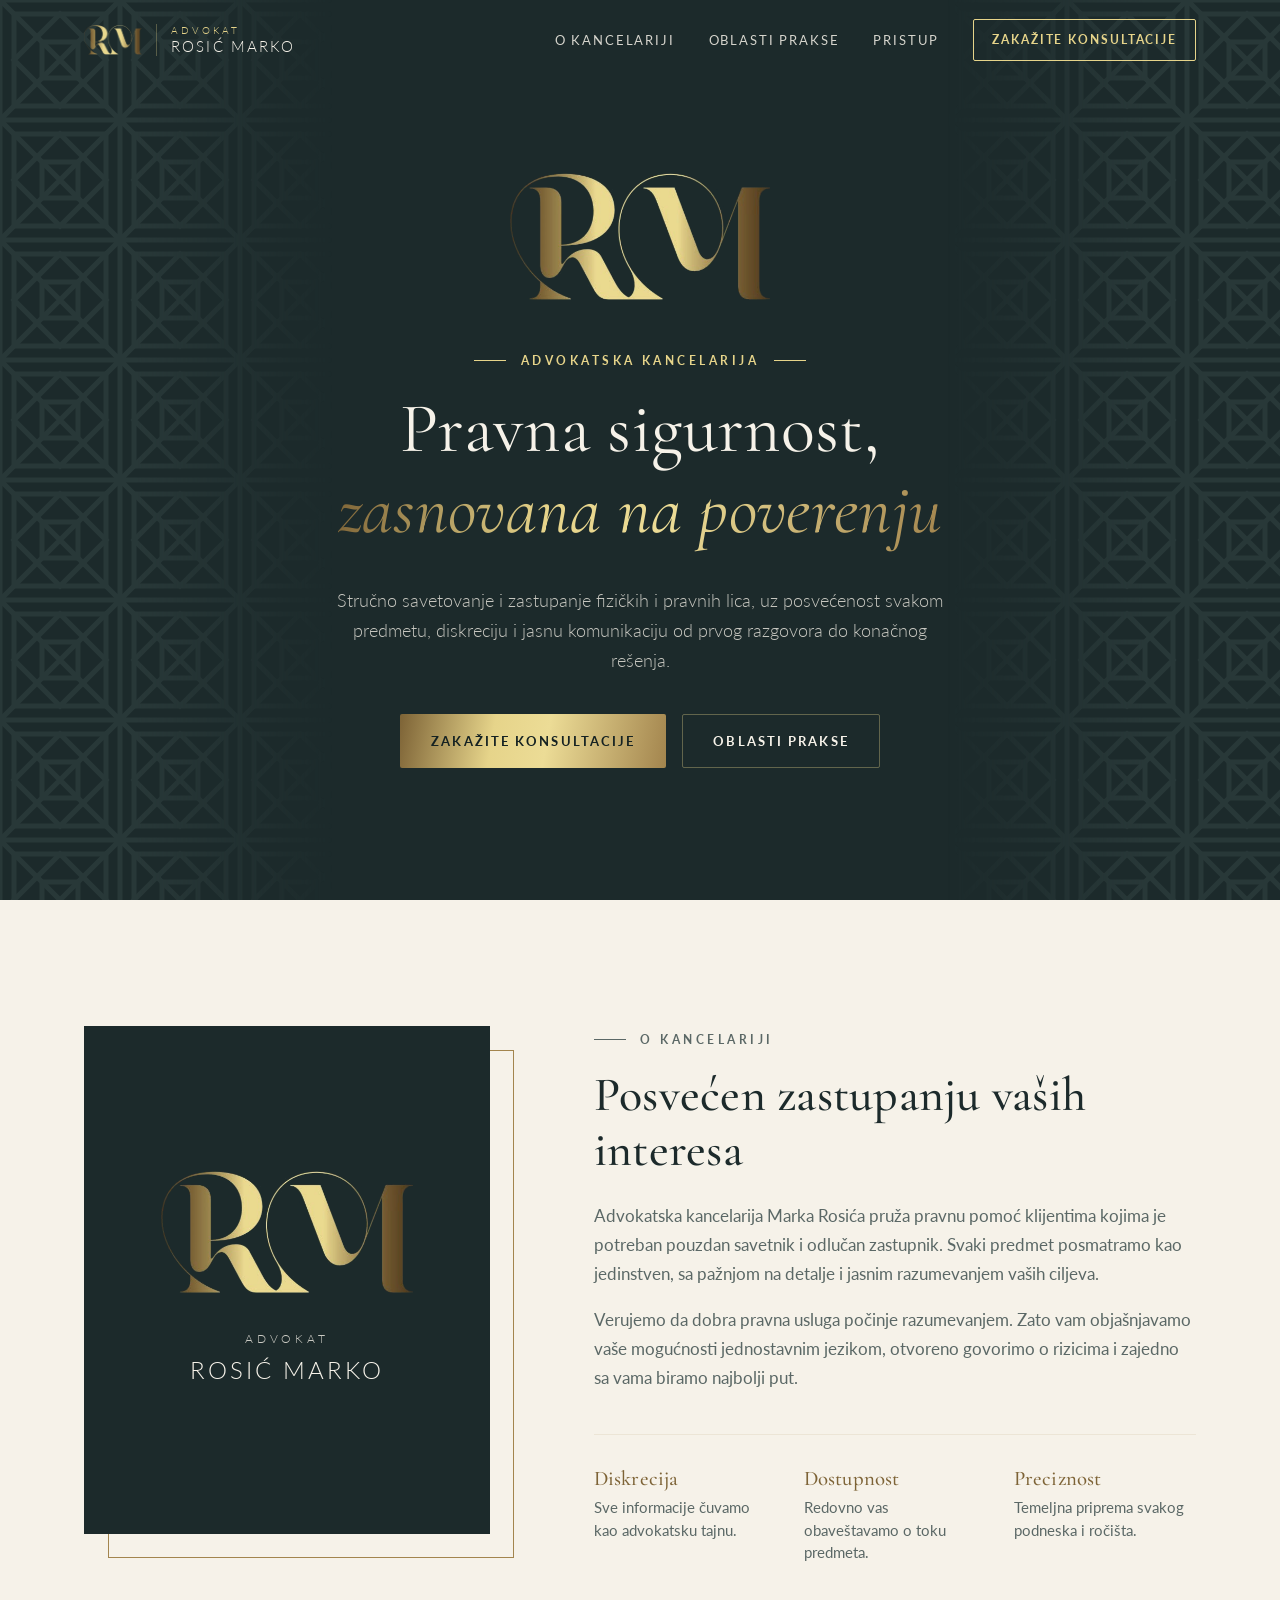
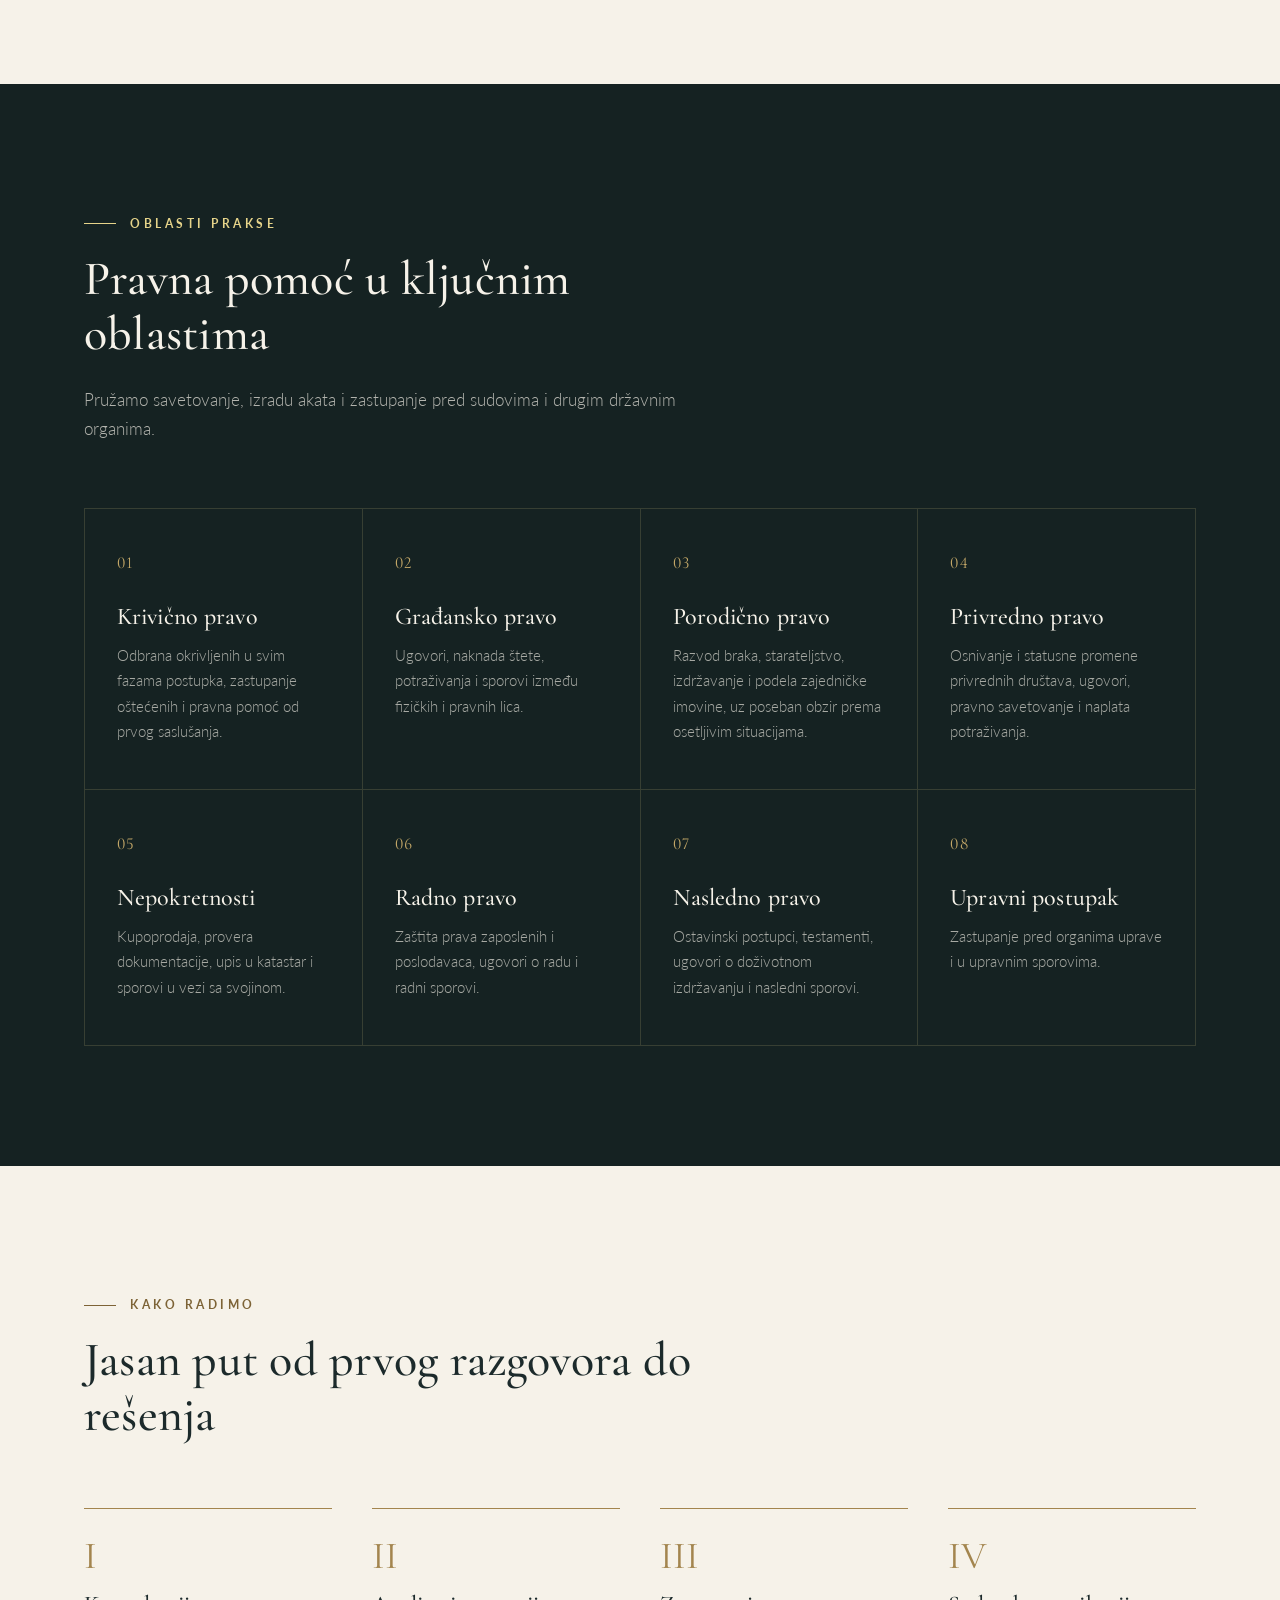
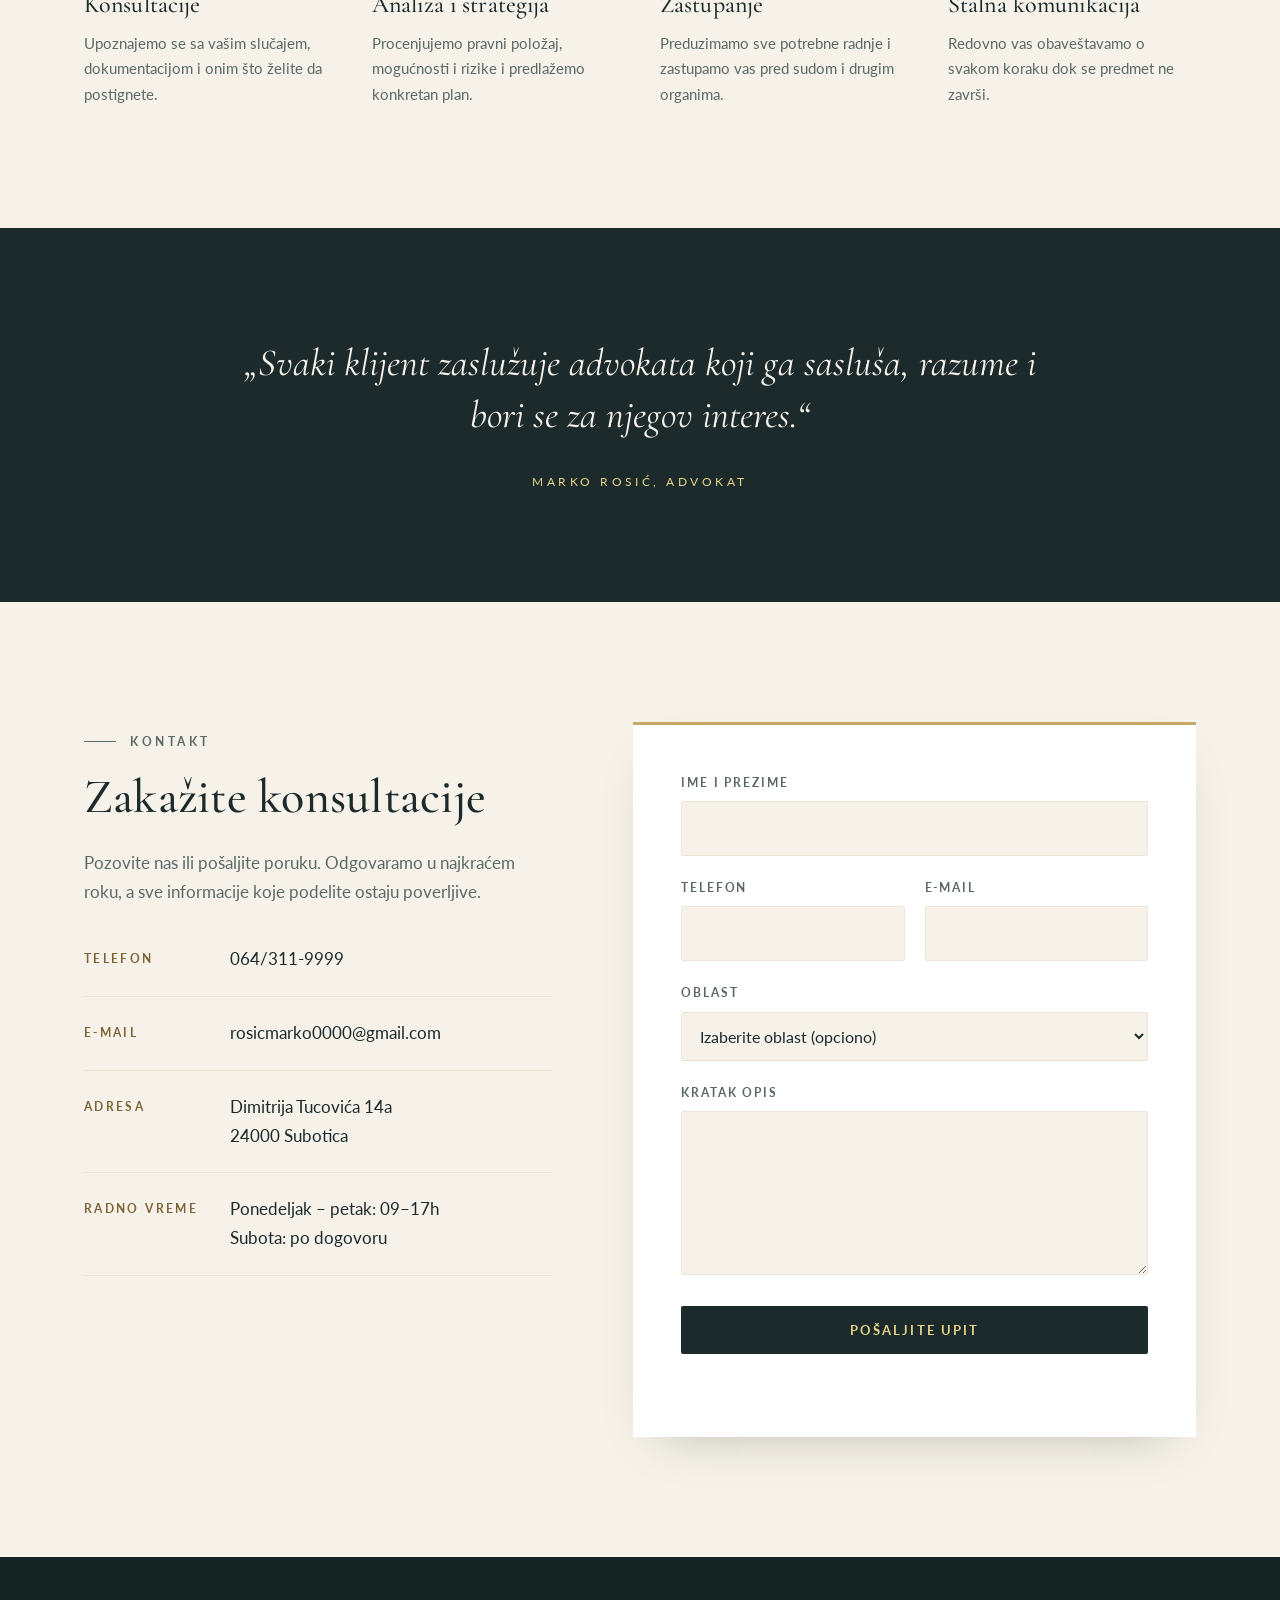
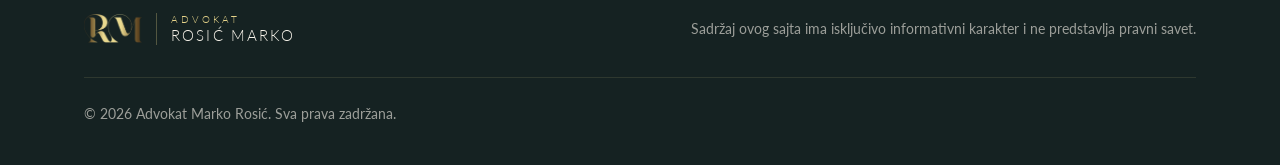
==== index.html @ 4c61feec "Sajt advokata Marka Rosića Statički sajt (HTML/CSS/JS) u bojama logoa, prilagođen mobilnim uređajima" ====
<!doctype html>
<html lang="sr-Latn">
<head>
  <meta charset="utf-8">
  <meta name="viewport" content="width=device-width, initial-scale=1">
  <title>Advokat Marko Rosić</title>
  <meta name="description" content="Advokat Marko Rosić, Subotica – pravno savetovanje i zastupanje fizičkih i pravnih lica. Dimitrija Tucovića 14a, tel. 064/311-9999.">
  <link rel="icon" type="image/png" href="assets/monogram.png">
  <link rel="preconnect" href="https://fonts.googleapis.com">
  <link rel="preconnect" href="https://fonts.gstatic.com" crossorigin>
  <link href="https://fonts.googleapis.com/css2?family=Cormorant+Garamond:wght@400;500;600&family=Lato:wght@300;400;700&display=swap" rel="stylesheet">
  <link rel="stylesheet" href="styles.css?v=2">
</head>
<body>

  <!-- Navigacija -->
  <header class="nav" id="nav">
    <div class="container nav__inner">
      <a href="#pocetna" class="nav__brand" aria-label="Advokat Marko Rosić – početna">
        <img src="assets/monogram.png" alt="" width="58" height="29">
        <span class="nav__brand-text">
          <small>Advokat</small>
          Rosić Marko
        </span>
      </a>
      <button class="nav__toggle" id="navToggle" aria-label="Otvori meni" aria-expanded="false" aria-controls="navMenu">
        <span></span><span></span>
      </button>
      <nav class="nav__menu" id="navMenu">
        <a href="#o-meni">O kancelariji</a>
        <a href="#oblasti">Oblasti prakse</a>
        <a href="#pristup">Pristup</a>
        <a href="#kontakt" class="btn btn--outline btn--sm">Zakažite konsultacije</a>
      </nav>
    </div>
  </header>

  <!-- Hero -->
  <section class="hero" id="pocetna">
    <div class="hero__pattern hero__pattern--left" aria-hidden="true"></div>
    <div class="hero__pattern hero__pattern--right" aria-hidden="true"></div>
    <div class="container hero__inner">
      <img class="hero__logo" src="assets/monogram.png" alt="RM monogram" width="491" height="247">
      <p class="eyebrow">Advokatska kancelarija</p>
      <h1>Pravna sigurnost,<br><em>zasnovana na poverenju</em></h1>
      <p class="hero__lead">Stručno savetovanje i zastupanje fizičkih i pravnih lica, uz posvećenost svakom predmetu, diskreciju i jasnu komunikaciju od prvog razgovora do konačnog rešenja.</p>
      <div class="hero__actions">
        <a href="#kontakt" class="btn btn--gold">Zakažite konsultacije</a>
        <a href="#oblasti" class="btn btn--ghost">Oblasti prakse</a>
      </div>
    </div>
  </section>

  <!-- O kancelariji -->
  <section class="section section--light" id="o-meni">
    <div class="container about">
      <div class="about__visual" aria-hidden="true">
        <div class="about__frame">
          <img src="assets/monogram.png" alt="">
          <span>Advokat</span>
          <strong>Rosić Marko</strong>
        </div>
      </div>
      <div class="about__text">
        <p class="eyebrow eyebrow--dark">O kancelariji</p>
        <h2>Posvećen zastupanju vaših interesa</h2>
        <p>Advokatska kancelarija Marka Rosića pruža pravnu pomoć klijentima kojima je potreban pouzdan savetnik i odlučan zastupnik. Svaki predmet posmatramo kao jedinstven, sa pažnjom na detalje i jasnim razumevanjem vaših ciljeva.</p>
        <p>Verujemo da dobra pravna usluga počinje razumevanjem. Zato vam objašnjavamo vaše mogućnosti jednostavnim jezikom, otvoreno govorimo o rizicima i zajedno sa vama biramo najbolji put.</p>
        <ul class="values">
          <li>
            <h3>Diskrecija</h3>
            <p>Sve informacije čuvamo kao advokatsku tajnu.</p>
          </li>
          <li>
            <h3>Dostupnost</h3>
            <p>Redovno vas obaveštavamo o toku predmeta.</p>
          </li>
          <li>
            <h3>Preciznost</h3>
            <p>Temeljna priprema svakog podneska i ročišta.</p>
          </li>
        </ul>
      </div>
    </div>
  </section>

  <!-- Oblasti prakse -->
  <section class="section section--dark" id="oblasti">
    <div class="container">
      <div class="section__head">
        <p class="eyebrow">Oblasti prakse</p>
        <h2>Pravna pomoć u ključnim oblastima</h2>
        <p>Pružamo savetovanje, izradu akata i zastupanje pred sudovima i drugim državnim organima.</p>
      </div>

      <div class="practice">
        <article class="practice__item">
          <span class="practice__num">01</span>
          <h3>Krivično pravo</h3>
          <p>Odbrana okrivljenih u svim fazama postupka, zastupanje oštećenih i pravna pomoć od prvog saslušanja.</p>
        </article>
        <article class="practice__item">
          <span class="practice__num">02</span>
          <h3>Građansko pravo</h3>
          <p>Ugovori, naknada štete, potraživanja i sporovi između fizičkih i pravnih lica.</p>
        </article>
        <article class="practice__item">
          <span class="practice__num">03</span>
          <h3>Porodično pravo</h3>
          <p>Razvod braka, starateljstvo, izdržavanje i podela zajedničke imovine, uz poseban obzir prema osetljivim situacijama.</p>
        </article>
        <article class="practice__item">
          <span class="practice__num">04</span>
          <h3>Privredno pravo</h3>
          <p>Osnivanje i statusne promene privrednih društava, ugovori, pravno savetovanje i naplata potraživanja.</p>
        </article>
        <article class="practice__item">
          <span class="practice__num">05</span>
          <h3>Nepokretnosti</h3>
          <p>Kupoprodaja, provera dokumentacije, upis u katastar i sporovi u vezi sa svojinom.</p>
        </article>
        <article class="practice__item">
          <span class="practice__num">06</span>
          <h3>Radno pravo</h3>
          <p>Zaštita prava zaposlenih i poslodavaca, ugovori o radu i radni sporovi.</p>
        </article>
        <article class="practice__item">
          <span class="practice__num">07</span>
          <h3>Nasledno pravo</h3>
          <p>Ostavinski postupci, testamenti, ugovori o doživotnom izdržavanju i nasledni sporovi.</p>
        </article>
        <article class="practice__item">
          <span class="practice__num">08</span>
          <h3>Upravni postupak</h3>
          <p>Zastupanje pred organima uprave i u upravnim sporovima.</p>
        </article>
      </div>
    </div>
  </section>

  <!-- Pristup -->
  <section class="section section--light" id="pristup">
    <div class="container">
      <div class="section__head section__head--dark">
        <p class="eyebrow eyebrow--dark">Kako radimo</p>
        <h2>Jasan put od prvog razgovora do rešenja</h2>
      </div>
      <ol class="steps">
        <li>
          <span class="steps__num">I</span>
          <h3>Konsultacije</h3>
          <p>Upoznajemo se sa vašim slučajem, dokumentacijom i onim što želite da postignete.</p>
        </li>
        <li>
          <span class="steps__num">II</span>
          <h3>Analiza i strategija</h3>
          <p>Procenjujemo pravni položaj, mogućnosti i rizike i predlažemo konkretan plan.</p>
        </li>
        <li>
          <span class="steps__num">III</span>
          <h3>Zastupanje</h3>
          <p>Preduzimamo sve potrebne radnje i zastupamo vas pred sudom i drugim organima.</p>
        </li>
        <li>
          <span class="steps__num">IV</span>
          <h3>Stalna komunikacija</h3>
          <p>Redovno vas obaveštavamo o svakom koraku dok se predmet ne završi.</p>
        </li>
      </ol>
    </div>
  </section>

  <!-- Citat -->
  <section class="quote">
    <div class="container">
      <blockquote>
        „Svaki klijent zaslužuje advokata koji ga sasluša, razume i bori se za njegov interes.“
      </blockquote>
      <p class="quote__author">Marko Rosić, advokat</p>
    </div>
  </section>

  <!-- Kontakt -->
  <section class="section section--light" id="kontakt">
    <div class="container contact">
      <div class="contact__info">
        <p class="eyebrow eyebrow--dark">Kontakt</p>
        <h2>Zakažite konsultacije</h2>
        <p>Pozovite nas ili pošaljite poruku. Odgovaramo u najkraćem roku, a sve informacije koje podelite ostaju poverljive.</p>

        <dl class="contact__list">
          <div>
            <dt>Telefon</dt>
            <dd><a href="tel:+381643119999">064/311-9999</a></dd>
          </div>
          <div>
            <dt>E-mail</dt>
            <dd><a href="mailto:rosicmarko0000@gmail.com">rosicmarko0000@gmail.com</a></dd>
          </div>
          <div>
            <dt>Adresa</dt>
            <dd><a href="https://www.google.com/maps/search/?api=1&amp;query=Dimitrija+Tucovi%C4%87a+14a+24000+Subotica" target="_blank" rel="noopener">Dimitrija Tucovića 14a<br>24000 Subotica</a></dd>
          </div>
          <div>
            <dt>Radno vreme</dt>
            <dd>Ponedeljak – petak: 09–17h<br>Subota: po dogovoru</dd>
          </div>
        </dl>
      </div>

      <form class="contact__form" id="contactForm" novalidate>
        <div class="field">
          <label for="ime">Ime i prezime</label>
          <input id="ime" name="ime" type="text" autocomplete="name" required>
        </div>
        <div class="field-row">
          <div class="field">
            <label for="telefon">Telefon</label>
            <input id="telefon" name="telefon" type="tel" autocomplete="tel">
          </div>
          <div class="field">
            <label for="email">E-mail</label>
            <input id="email" name="email" type="email" autocomplete="email" required>
          </div>
        </div>
        <div class="field">
          <label for="oblast">Oblast</label>
          <select id="oblast" name="oblast">
            <option value="">Izaberite oblast (opciono)</option>
            <option>Krivično pravo</option>
            <option>Građansko pravo</option>
            <option>Porodično pravo</option>
            <option>Privredno pravo</option>
            <option>Nepokretnosti</option>
            <option>Radno pravo</option>
            <option>Nasledno pravo</option>
            <option>Upravni postupak</option>
            <option>Drugo</option>
          </select>
        </div>
        <div class="field">
          <label for="poruka">Kratak opis</label>
          <textarea id="poruka" name="poruka" rows="5" required></textarea>
        </div>
        <button type="submit" class="btn btn--dark">Pošaljite upit</button>
        <p class="form__note" id="formNote" role="status"></p>
      </form>
    </div>
  </section>

  <!-- Footer -->
  <footer class="footer">
    <div class="container footer__inner">
      <a href="#pocetna" class="nav__brand">
        <img src="assets/monogram.png" alt="" width="58" height="29">
        <span class="nav__brand-text">
          <small>Advokat</small>
          Rosić Marko
        </span>
      </a>
      <p class="footer__note">Sadržaj ovog sajta ima isključivo informativni karakter i ne predstavlja pravni savet.</p>
      <p class="footer__copy">© <span id="year">2026</span> Advokat Marko Rosić. Sva prava zadržana.</p>
    </div>
  </footer>

  <script src="script.js"></script>
</body>
</html>
---- styles.css ----
/* ==========================================================
   Advokat Marko Rosić – boje preuzete iz logoa
   ========================================================== */
:root {
  --green-900: #152222;
  --green-800: #1c2a2b;   /* pozadina logoa */
  --green-700: #2a3a3a;   /* linije šare */
  --green-600: #364847;
  --gold-300:  #ecdc96;
  --gold-400:  #e6d48a;   /* svetlo zlato */
  --gold-500:  #c4a868;
  --gold-600:  #a3854e;
  --gold-700:  #7d6336;   /* tamno zlato */
  --cream:     #f6f2e9;
  --cream-200: #ece5d6;
  --ink:       #1c2a2b;
  --muted:     #5b6866;
  --white:     #ffffff;

  --gold-gradient: linear-gradient(100deg, var(--gold-700) 0%, var(--gold-400) 35%, var(--gold-300) 55%, var(--gold-600) 100%);

  --serif: "Cormorant Garamond", Georgia, "Times New Roman", serif;
  --sans: "Lato", "Segoe UI", system-ui, sans-serif;

  --container: 1160px;
  --radius: 2px;
}

*, *::before, *::after { box-sizing: border-box; }

html { scroll-behavior: smooth; scroll-padding-top: 84px; }

body {
  margin: 0;
  font-family: var(--sans);
  font-weight: 400;
  font-size: 17px;
  line-height: 1.7;
  color: var(--ink);
  background: var(--cream);
  -webkit-font-smoothing: antialiased;
}

img { max-width: 100%; display: block; }
a { color: inherit; }

h1, h2, h3 {
  font-family: var(--serif);
  font-weight: 500;
  line-height: 1.15;
  margin: 0 0 .5em;
  letter-spacing: .005em;
}
h1 { font-size: clamp(2.6rem, 6vw, 4.4rem); }
h2 { font-size: clamp(2rem, 4vw, 3rem); }
h3 { font-size: 1.5rem; }
p  { margin: 0 0 1em; }

.container {
  width: 100%;
  max-width: var(--container);
  margin: 0 auto;
  padding: 0 24px;
}

.eyebrow {
  font-family: var(--sans);
  font-size: .78rem;
  font-weight: 700;
  letter-spacing: .28em;
  text-transform: uppercase;
  color: var(--gold-400);
  margin-bottom: 1.1rem;
  display: inline-flex;
  align-items: center;
  gap: .9rem;
}
.eyebrow::before {
  content: "";
  width: 32px;
  height: 1px;
  background: currentColor;
}
.eyebrow--dark { color: var(--gold-700); }

/* ---------- Dugmad ---------- */
.btn {
  display: inline-flex;
  align-items: center;
  justify-content: center;
  padding: 15px 30px;
  font-family: var(--sans);
  font-size: .82rem;
  font-weight: 700;
  letter-spacing: .16em;
  text-transform: uppercase;
  text-decoration: none;
  border: 1px solid transparent;
  border-radius: var(--radius);
  cursor: pointer;
  transition: background-color .25s ease, color .25s ease, border-color .25s ease;
}
.btn--sm { padding: 10px 18px; font-size: .74rem; }
.btn--gold {
  background: var(--gold-gradient);
  color: var(--green-900);
  border: none;
  padding: 16px 31px;
}
.btn--gold:hover { filter: brightness(1.06); }
.btn--ghost {
  color: var(--cream);
  border-color: rgba(230, 212, 138, .35);
}
.btn--ghost:hover { border-color: var(--gold-400); color: var(--gold-400); }
.btn--outline {
  color: var(--gold-400);
  border-color: var(--gold-400);
}
.btn--outline:hover { background: var(--gold-400); color: var(--green-900); }
.btn--dark {
  background: var(--green-800);
  color: var(--gold-400);
}
.btn--dark:hover { background: var(--green-900); }

/* ---------- Navigacija ---------- */
.nav {
  position: fixed;
  inset: 0 0 auto 0;
  z-index: 50;
  background: transparent;
  transition: background-color .3s ease, box-shadow .3s ease;
}
.nav.is-scrolled {
  background: rgba(21, 34, 34, .97);
  box-shadow: 0 1px 0 rgba(230, 212, 138, .12);
}
.nav__inner {
  display: flex;
  align-items: center;
  justify-content: space-between;
  height: 80px;
}
.nav__brand {
  display: flex;
  align-items: center;
  gap: 14px;
  text-decoration: none;
  color: var(--cream);
}
.nav__brand img { width: 58px; height: auto; }
.nav__brand-text {
  display: flex;
  flex-direction: column;
  font-size: .95rem;
  font-weight: 300;
  letter-spacing: .14em;
  text-transform: uppercase;
  line-height: 1.25;
  padding-left: 14px;
  border-left: 1px solid rgba(230, 212, 138, .3);
}
.nav__brand-text small {
  font-size: .62rem;
  letter-spacing: .3em;
  color: var(--gold-400);
}
.nav__menu {
  display: flex;
  align-items: center;
  gap: 34px;
}
.nav__menu a:not(.btn) {
  color: var(--cream);
  text-decoration: none;
  font-size: .82rem;
  letter-spacing: .14em;
  text-transform: uppercase;
  opacity: .85;
  transition: color .2s ease, opacity .2s ease;
}
.nav__menu a:not(.btn):hover { color: var(--gold-400); opacity: 1; }

.nav__toggle {
  display: none;
  width: 44px;
  height: 44px;
  background: none;
  border: 0;
  cursor: pointer;
  position: relative;
}
.nav__toggle span {
  position: absolute;
  left: 10px;
  right: 10px;
  height: 1px;
  background: var(--gold-400);
  transition: transform .25s ease, top .25s ease;
}
.nav__toggle span:first-child { top: 17px; }
.nav__toggle span:last-child  { top: 26px; }
.nav__toggle[aria-expanded="true"] span:first-child { top: 22px; transform: rotate(45deg); }
.nav__toggle[aria-expanded="true"] span:last-child  { top: 22px; transform: rotate(-45deg); }

/* ---------- Hero ---------- */
.hero {
  position: relative;
  min-height: 100vh;
  min-height: 100svh;
  display: flex;
  align-items: center;
  background: var(--green-800);
  color: var(--cream);
  overflow: hidden;
  padding: 130px 0 90px;
}
/* geometrijska šara iz logoa */
.hero__pattern {
  position: absolute;
  top: 0;
  bottom: 0;
  width: 26%;
  background-image: url("data:image/svg+xml,%3Csvg xmlns='http://www.w3.org/2000/svg' width='120' height='120' viewBox='0 0 120 120'%3E%3Cg fill='none' stroke='%232a3a3a' stroke-width='5'%3E%3Crect x='0' y='0' width='120' height='120'/%3E%3Crect x='14' y='14' width='92' height='92'/%3E%3Cpath d='M0 0L120 120M120 0L0 120'/%3E%3Cpath d='M14 60L60 14L106 60L60 106Z'/%3E%3Crect x='42' y='42' width='36' height='36'/%3E%3C/g%3E%3C/svg%3E");
  background-size: 120px 120px;
  opacity: .9;
}
.hero__pattern--left  { left: 0;  mask-image: linear-gradient(90deg, #000 40%, transparent); -webkit-mask-image: linear-gradient(90deg, #000 40%, transparent); }
.hero__pattern--right { right: 0; mask-image: linear-gradient(270deg, #000 40%, transparent); -webkit-mask-image: linear-gradient(270deg, #000 40%, transparent); }

.hero__inner {
  position: relative;
  text-align: center;
  max-width: 820px;
}
.hero__logo {
  width: min(260px, 60vw);
  height: auto;
  margin: 0 auto 2.4rem;
}
.hero .eyebrow::after {
  content: "";
  width: 32px;
  height: 1px;
  background: currentColor;
}
.hero h1 {
  font-weight: 400;
  color: var(--cream);
}
.hero h1 em {
  font-style: italic;
  background: var(--gold-gradient);
  -webkit-background-clip: text;
  background-clip: text;
  color: transparent;
}
.hero__lead {
  max-width: 620px;
  margin: 1.4rem auto 2.4rem;
  font-weight: 300;
  font-size: 1.1rem;
  color: rgba(246, 242, 233, .78);
}
.hero__actions {
  display: flex;
  gap: 16px;
  justify-content: center;
  flex-wrap: wrap;
}

/* ---------- Sekcije ---------- */
.section { padding: 120px 0; }
.section--light { background: var(--cream); }
.section--dark  { background: var(--green-900); color: var(--cream); }

.section__head {
  max-width: 640px;
  margin-bottom: 64px;
}
.section__head p:not(.eyebrow) { color: rgba(246, 242, 233, .7); font-weight: 300; }
.section__head--dark p:not(.eyebrow) { color: var(--muted); }

/* ---------- O kancelariji ---------- */
.about {
  display: grid;
  grid-template-columns: 5fr 7fr;
  gap: 80px;
  align-items: center;
}
.about__visual {
  position: relative;
  padding: 0 24px 24px 0;
}
.about__visual::before {
  content: "";
  position: absolute;
  inset: 24px 0 0 24px;
  border: 1px solid var(--gold-600);
}
.about__frame {
  position: relative;
  aspect-ratio: 4 / 5;
  background: var(--green-800);
  display: flex;
  flex-direction: column;
  align-items: center;
  justify-content: center;
  color: var(--cream);
  text-align: center;
}
.about__frame img { width: 62%; margin-bottom: 2rem; }
.about__frame span {
  font-size: .78rem;
  letter-spacing: .32em;
  text-transform: uppercase;
  color: var(--cream);
  opacity: .8;
  font-weight: 300;
}
.about__frame strong {
  font-weight: 300;
  font-size: 1.5rem;
  letter-spacing: .12em;
  text-transform: uppercase;
}
.about__text > p { color: var(--muted); }

.values {
  list-style: none;
  padding: 0;
  margin: 2.6rem 0 0;
  display: grid;
  grid-template-columns: repeat(3, 1fr);
  gap: 28px;
  border-top: 1px solid var(--cream-200);
  padding-top: 2rem;
}
.values h3 {
  font-size: 1.3rem;
  margin-bottom: .3rem;
  color: var(--gold-700);
}
.values p { font-size: .92rem; color: var(--muted); margin: 0; line-height: 1.55; }

/* ---------- Oblasti prakse ---------- */
.practice {
  display: grid;
  grid-template-columns: repeat(4, 1fr);
  border-top: 1px solid rgba(230, 212, 138, .16);
  border-left: 1px solid rgba(230, 212, 138, .16);
}
.practice__item {
  padding: 40px 32px 44px;
  border-right: 1px solid rgba(230, 212, 138, .16);
  border-bottom: 1px solid rgba(230, 212, 138, .16);
  transition: background-color .3s ease;
}
.practice__item:hover { background: rgba(230, 212, 138, .04); }
.practice__num {
  display: block;
  font-family: var(--serif);
  font-size: 1.05rem;
  font-variant-numeric: lining-nums;
  letter-spacing: .08em;
  color: var(--gold-500);
  margin-bottom: 1.6rem;
}
.practice__item h3 { color: var(--cream); }
.practice__item p {
  font-size: .94rem;
  color: rgba(246, 242, 233, .65);
  font-weight: 300;
  margin: 0;
}

/* ---------- Pristup ---------- */
.steps {
  list-style: none;
  margin: 0;
  padding: 0;
  display: grid;
  grid-template-columns: repeat(4, 1fr);
  gap: 40px;
}
.steps li {
  border-top: 1px solid var(--gold-600);
  padding-top: 28px;
}
.steps__num {
  display: block;
  font-family: var(--serif);
  font-size: 2.4rem;
  line-height: 1;
  color: var(--gold-600);
  margin-bottom: 1rem;
}
.steps p { color: var(--muted); font-size: .95rem; margin: 0; }

/* ---------- Citat ---------- */
.quote {
  background: var(--green-800);
  color: var(--cream);
  text-align: center;
  padding: 110px 0;
  position: relative;
}
.quote blockquote {
  margin: 0 auto;
  max-width: 820px;
  font-family: var(--serif);
  font-style: italic;
  font-size: clamp(1.6rem, 3.4vw, 2.4rem);
  line-height: 1.35;
}
.quote__author {
  margin: 1.8rem 0 0;
  font-size: .78rem;
  letter-spacing: .28em;
  text-transform: uppercase;
  color: var(--gold-400);
}

/* ---------- Kontakt ---------- */
.contact {
  display: grid;
  grid-template-columns: 5fr 6fr;
  gap: 80px;
  align-items: start;
}
.contact__info > p { color: var(--muted); }
.contact__list {
  margin: 2.4rem 0 0;
  display: grid;
  gap: 22px;
}
.contact__list div {
  display: grid;
  grid-template-columns: 130px 1fr;
  gap: 16px;
  padding-bottom: 22px;
  border-bottom: 1px solid var(--cream-200);
}
.contact__list dt {
  font-size: .74rem;
  font-weight: 700;
  letter-spacing: .2em;
  text-transform: uppercase;
  color: var(--gold-700);
  padding-top: 4px;
}
.contact__list dd { margin: 0; }
.contact__list a { text-decoration: none; }
.contact__list a:hover { color: var(--gold-700); }

.contact__form {
  background: var(--white);
  padding: 48px;
  border-top: 3px solid var(--gold-500);
  box-shadow: 0 20px 50px -30px rgba(21, 34, 34, .35);
}
.field { margin-bottom: 22px; }
.field-row {
  display: grid;
  grid-template-columns: 1fr 1fr;
  gap: 20px;
}
.field label {
  display: block;
  font-size: .74rem;
  font-weight: 700;
  letter-spacing: .16em;
  text-transform: uppercase;
  color: var(--muted);
  margin-bottom: 8px;
}
.field input,
.field select,
.field textarea {
  width: 100%;
  padding: 13px 14px;
  font: inherit;
  font-size: 1rem;
  color: var(--ink);
  background: var(--cream);
  border: 1px solid var(--cream-200);
  border-radius: var(--radius);
  transition: border-color .2s ease, background-color .2s ease;
}
.field textarea { resize: vertical; min-height: 130px; }
.field input:focus,
.field select:focus,
.field textarea:focus {
  outline: none;
  border-color: var(--gold-600);
  background: var(--white);
}
.field.has-error input,
.field.has-error textarea { border-color: #a94442; }
.contact__form .btn { width: 100%; }
.form__note {
  margin: 14px 0 0;
  font-size: .9rem;
  color: var(--muted);
  min-height: 1.5em;
}

/* ---------- Footer ---------- */
.footer {
  background: var(--green-900);
  color: rgba(246, 242, 233, .6);
  padding: 56px 0 40px;
  font-size: .86rem;
}
.footer__inner {
  display: grid;
  grid-template-columns: auto 1fr;
  gap: 24px 48px;
  align-items: center;
}
.footer__note { margin: 0; text-align: right; }
.footer__copy {
  grid-column: 1 / -1;
  margin: 8px 0 0;
  padding-top: 24px;
  border-top: 1px solid rgba(230, 212, 138, .12);
}

/* ---------- Diskretna pojava pri skrolu ---------- */
.reveal {
  opacity: 0;
  transform: translateY(16px);
  transition: opacity .7s ease, transform .7s ease;
}
.reveal.is-visible { opacity: 1; transform: none; }
@media (prefers-reduced-motion: reduce) {
  html { scroll-behavior: auto; }
  .reveal { opacity: 1; transform: none; transition: none; }
}

/* ---------- Responsive ---------- */
@media (max-width: 1024px) {
  .practice { grid-template-columns: repeat(2, 1fr); }
  .steps { grid-template-columns: repeat(2, 1fr); }
  .about, .contact { gap: 56px; }
}

@media (max-width: 860px) {
  .nav__toggle { display: block; }
  .nav__menu {
    position: fixed;
    top: 80px;
    left: 0;
    right: 0;
    flex-direction: column;
    align-items: stretch;
    gap: 0;
    padding: 12px 24px 28px;
    background: var(--green-900);
    border-top: 1px solid rgba(230, 212, 138, .12);
    transform: translateY(-8px);
    opacity: 0;
    visibility: hidden;
    transition: opacity .25s ease, transform .25s ease, visibility .25s;
  }
  .nav__menu.is-open { opacity: 1; transform: none; visibility: visible; }
  .nav__menu a:not(.btn) {
    padding: 16px 0;
    border-bottom: 1px solid rgba(230, 212, 138, .1);
  }
  .nav__menu .btn { margin-top: 20px; }
  .nav.menu-open { background: var(--green-900); }

  .hero__pattern { width: 30%; opacity: .5; }
  .about, .contact { grid-template-columns: 1fr; }
  .about__visual { display: none; }
  .section { padding: 88px 0; }
  .footer__inner { grid-template-columns: 1fr; }
  .footer__note { text-align: left; }
}

@media (max-width: 600px) {
  body { font-size: 16px; }
  .container { padding: 0 20px; }
  .practice { grid-template-columns: 1fr; }
  .practice__item { padding: 32px 24px; }
  .steps { grid-template-columns: 1fr; gap: 32px; }
  .values { grid-template-columns: 1fr; gap: 18px; }
  .field-row { grid-template-columns: 1fr; gap: 0; }
  .contact__form { padding: 32px 22px; }
  .contact__list div { grid-template-columns: 1fr; gap: 4px; }
  .hero__pattern { display: none; }
  .hero .eyebrow { font-size: .7rem; letter-spacing: .2em; gap: .6rem; white-space: nowrap; }
  .hero .eyebrow::before,
  .hero .eyebrow::after { width: 20px; }
  .hero__actions .btn { width: 100%; }
  .nav__brand-text { font-size: .82rem; }
}
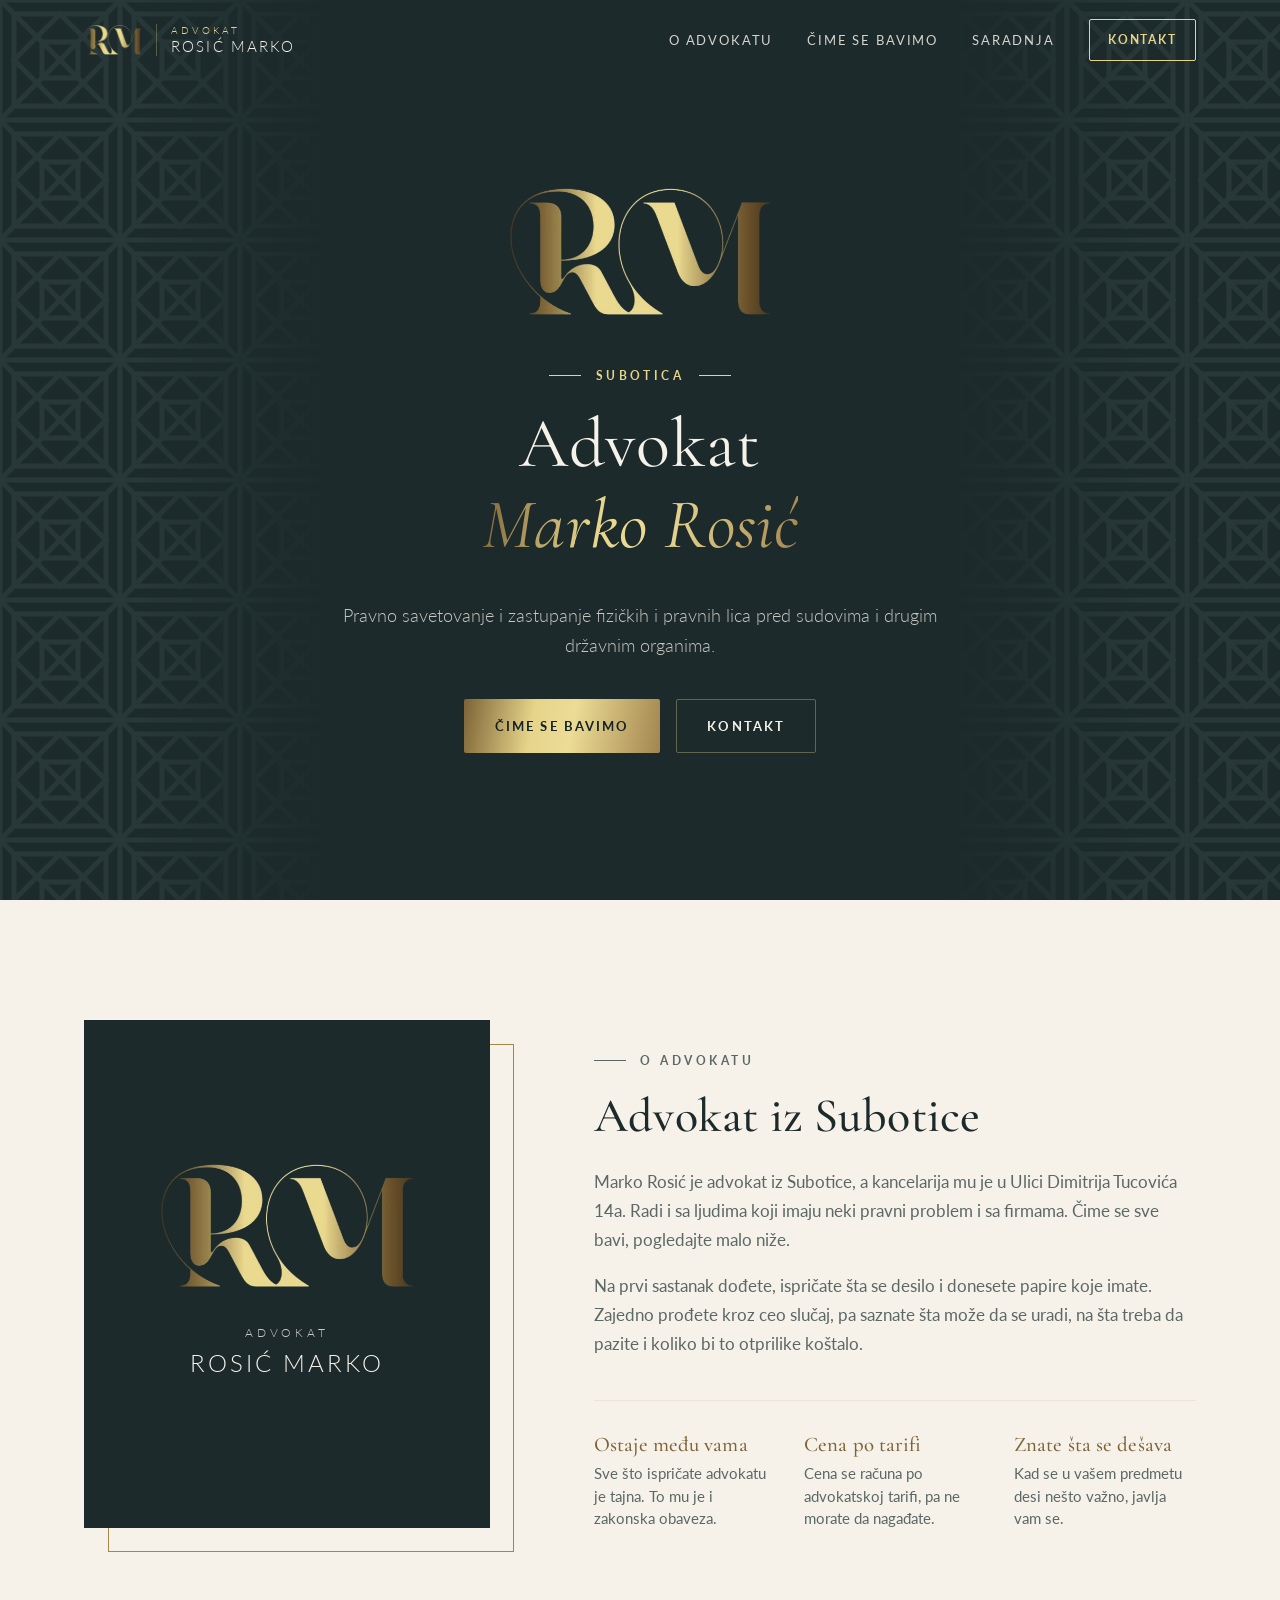
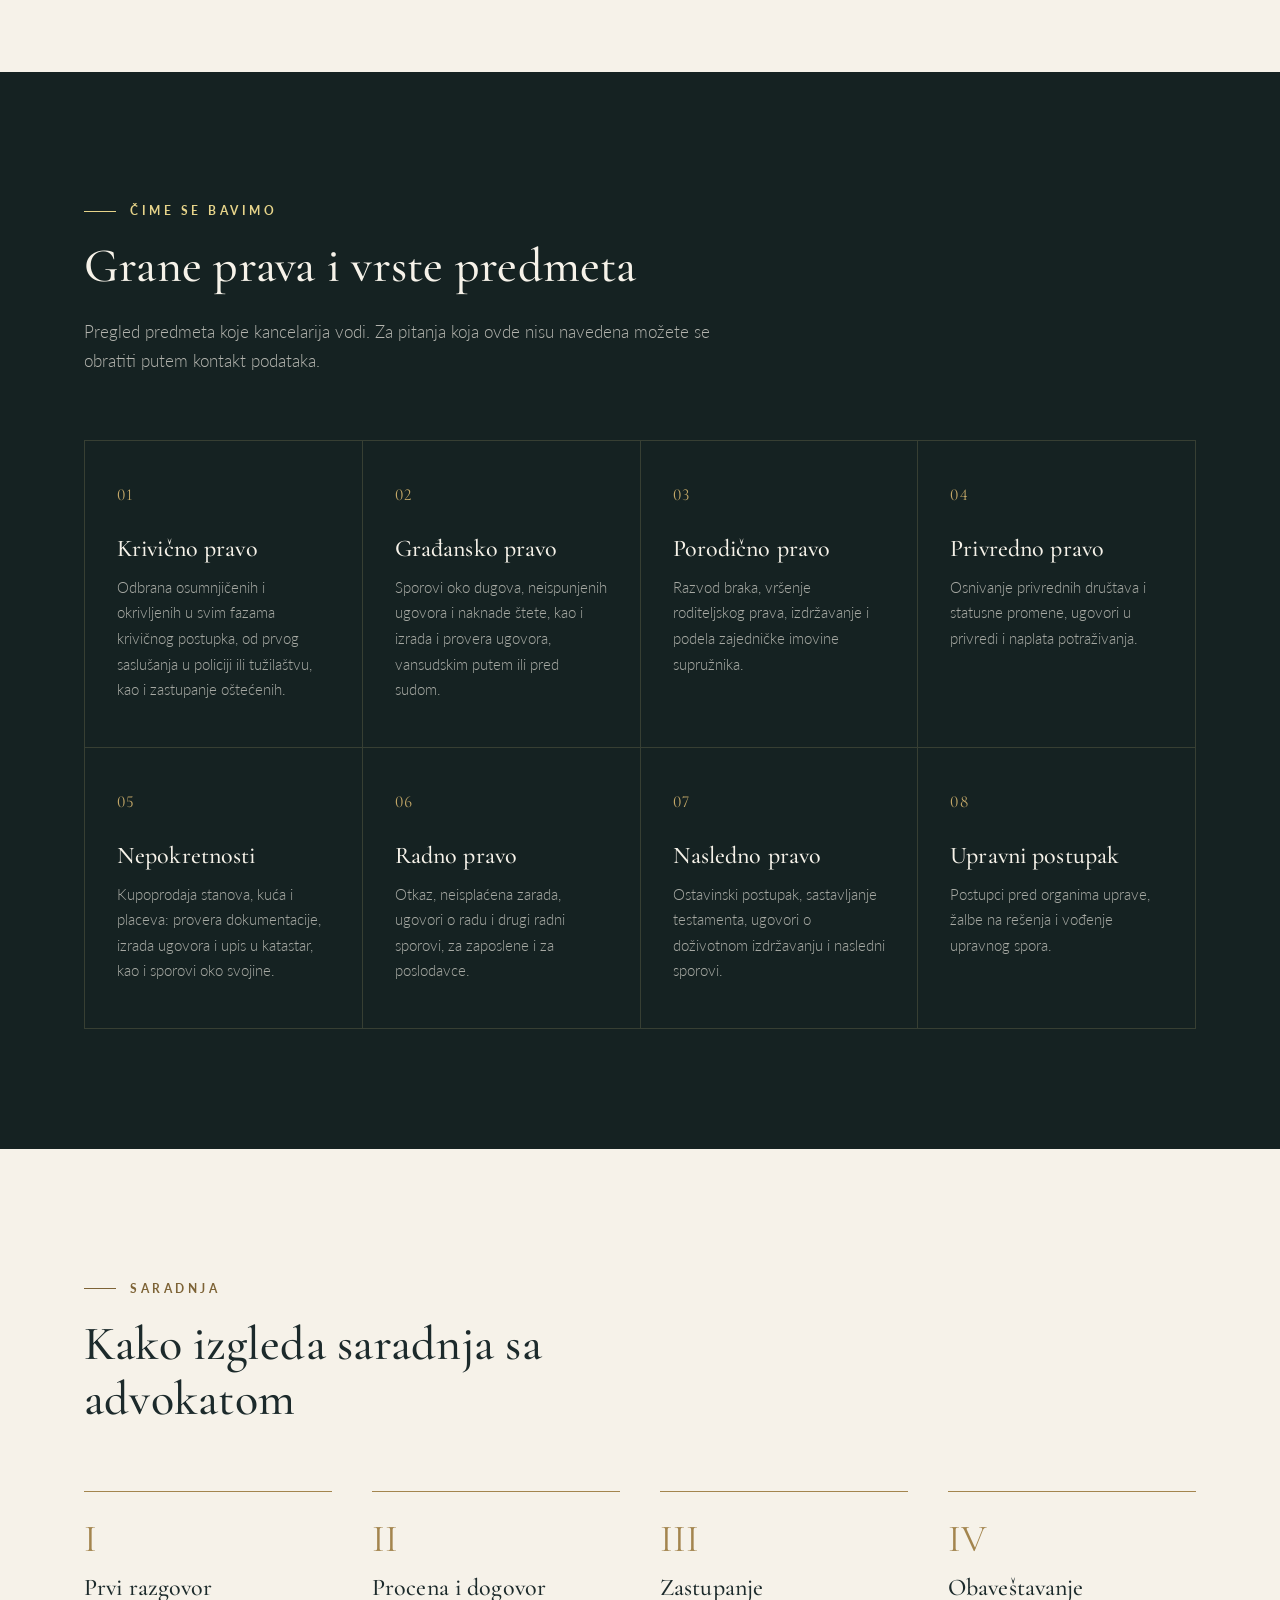
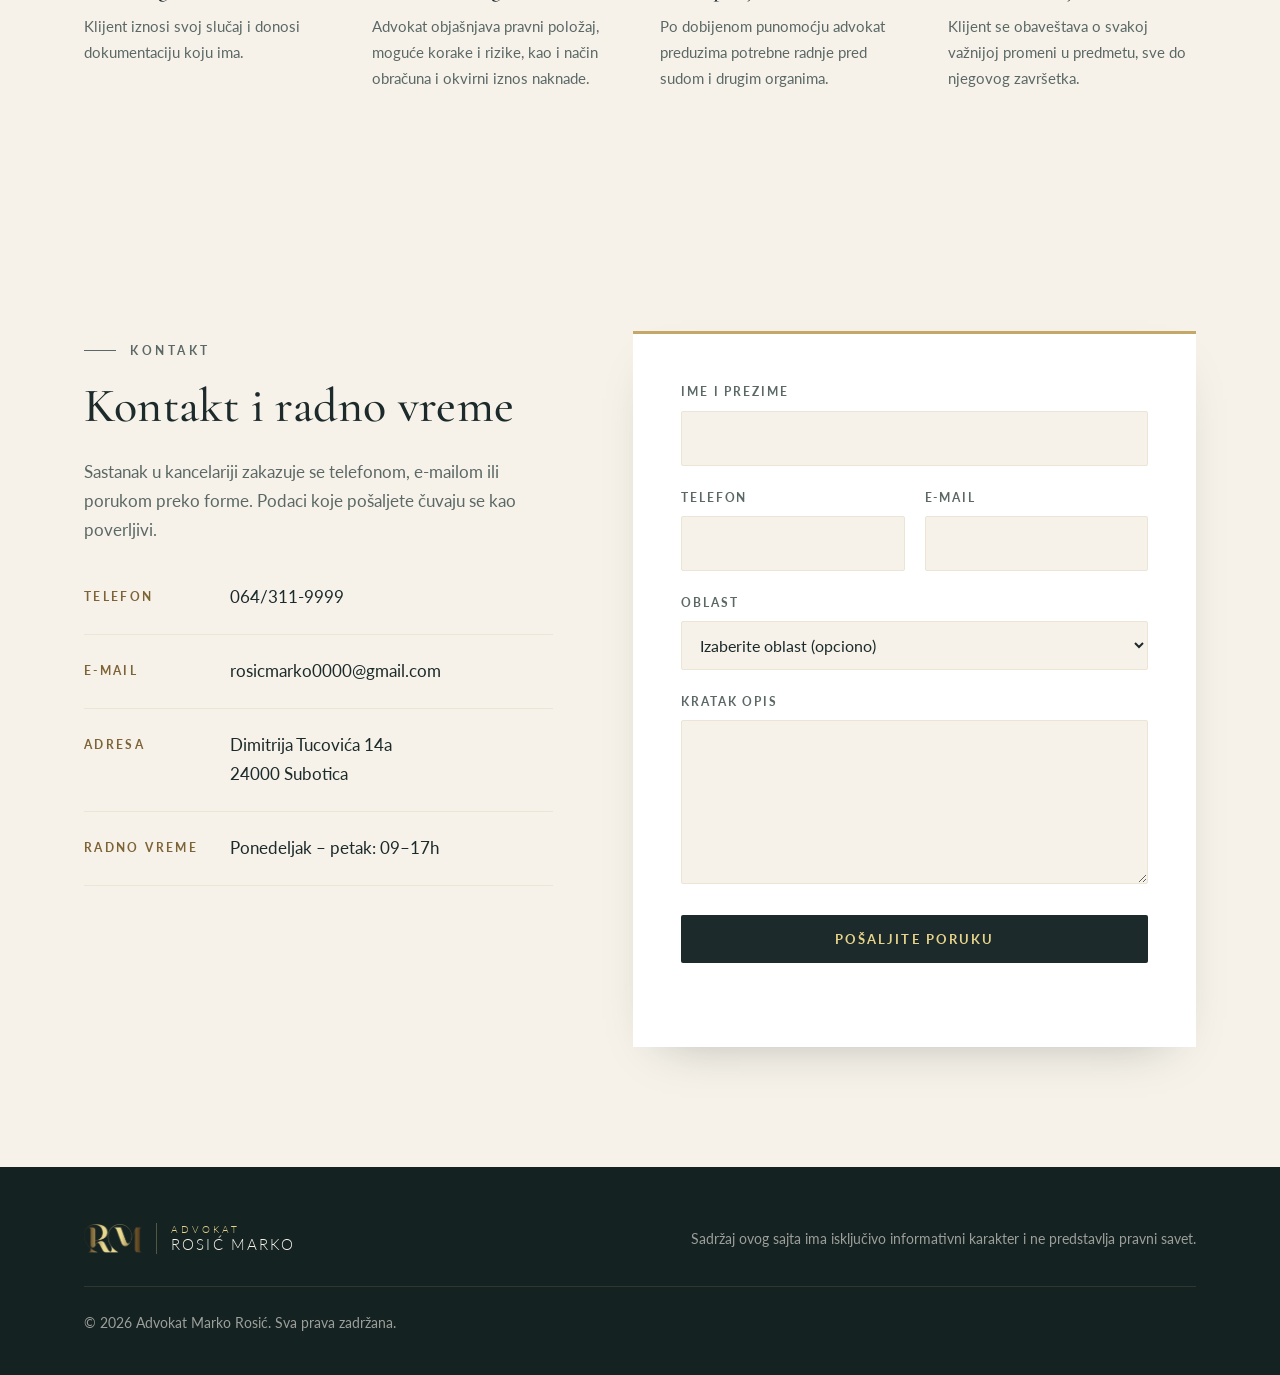
==== commit 3e21d4e3: "Tekstovi usklađeni sa Kodeksom profesionalne etike advokata - Sekcija "Oblasti prakse" preimenovana " ====
--- a/index.html
+++ b/index.html
@@ -9,7 +9,7 @@
   <link rel="preconnect" href="https://fonts.googleapis.com">
   <link rel="preconnect" href="https://fonts.gstatic.com" crossorigin>
   <link href="https://fonts.googleapis.com/css2?family=Cormorant+Garamond:wght@400;500;600&family=Lato:wght@300;400;700&display=swap" rel="stylesheet">
-  <link rel="stylesheet" href="styles.css?v=2">
+  <link rel="stylesheet" href="styles.css?v=3">
 </head>
 <body>
 
@@ -27,32 +27,32 @@
         <span></span><span></span>
       </button>
       <nav class="nav__menu" id="navMenu">
-        <a href="#o-meni">O kancelariji</a>
-        <a href="#oblasti">Oblasti prakse</a>
-        <a href="#pristup">Pristup</a>
-        <a href="#kontakt" class="btn btn--outline btn--sm">Zakažite konsultacije</a>
+        <a href="#o-advokatu">O advokatu</a>
+        <a href="#cime-se-bavimo">Čime se bavimo</a>
+        <a href="#saradnja">Saradnja</a>
+        <a href="#kontakt" class="btn btn--outline btn--sm">Kontakt</a>
       </nav>
     </div>
   </header>
 
-  <!-- Hero -->
+  <!-- Početni ekran -->
   <section class="hero" id="pocetna">
     <div class="hero__pattern hero__pattern--left" aria-hidden="true"></div>
     <div class="hero__pattern hero__pattern--right" aria-hidden="true"></div>
     <div class="container hero__inner">
       <img class="hero__logo" src="assets/monogram.png" alt="RM monogram" width="491" height="247">
-      <p class="eyebrow">Advokatska kancelarija</p>
-      <h1>Pravna sigurnost,<br><em>zasnovana na poverenju</em></h1>
-      <p class="hero__lead">Stručno savetovanje i zastupanje fizičkih i pravnih lica, uz posvećenost svakom predmetu, diskreciju i jasnu komunikaciju od prvog razgovora do konačnog rešenja.</p>
+      <p class="eyebrow">Subotica</p>
+      <h1>Advokat<br><em>Marko Rosić</em></h1>
+      <p class="hero__lead">Pravno savetovanje i zastupanje fizičkih i pravnih lica pred sudovima i drugim državnim organima.</p>
       <div class="hero__actions">
-        <a href="#kontakt" class="btn btn--gold">Zakažite konsultacije</a>
-        <a href="#oblasti" class="btn btn--ghost">Oblasti prakse</a>
-      </div>
-    </div>
-  </section>
-
-  <!-- O kancelariji -->
-  <section class="section section--light" id="o-meni">
+        <a href="#cime-se-bavimo" class="btn btn--gold">Čime se bavimo</a>
+        <a href="#kontakt" class="btn btn--ghost">Kontakt</a>
+      </div>
+    </div>
+  </section>
+
+  <!-- O advokatu -->
+  <section class="section section--light" id="o-advokatu">
     <div class="container about">
       <div class="about__visual" aria-hidden="true">
         <div class="about__frame">
@@ -62,121 +62,112 @@
         </div>
       </div>
       <div class="about__text">
-        <p class="eyebrow eyebrow--dark">O kancelariji</p>
-        <h2>Posvećen zastupanju vaših interesa</h2>
-        <p>Advokatska kancelarija Marka Rosića pruža pravnu pomoć klijentima kojima je potreban pouzdan savetnik i odlučan zastupnik. Svaki predmet posmatramo kao jedinstven, sa pažnjom na detalje i jasnim razumevanjem vaših ciljeva.</p>
-        <p>Verujemo da dobra pravna usluga počinje razumevanjem. Zato vam objašnjavamo vaše mogućnosti jednostavnim jezikom, otvoreno govorimo o rizicima i zajedno sa vama biramo najbolji put.</p>
+        <p class="eyebrow eyebrow--dark">O advokatu</p>
+        <h2>Advokat iz Subotice</h2>
+        <p>Marko Rosić je advokat iz Subotice, a kancelarija mu je u Ulici Dimitrija Tucovića 14a. Radi i sa ljudima koji imaju neki pravni problem i sa firmama. Čime se sve bavi, pogledajte malo niže.</p>
+        <!-- Ovde mogu da se dodaju osnovni podaci o školovanju, stručnom usavršavanju, objavljenim radovima i stranim jezicima (dozvoljeno pravilom 17.3 Kodeksa profesionalne etike advokata). -->
+        <p>Na prvi sastanak dođete, ispričate šta se desilo i donesete papire koje imate. Zajedno prođete kroz ceo slučaj, pa saznate šta može da se uradi, na šta treba da pazite i koliko bi to otprilike koštalo.</p>
         <ul class="values">
           <li>
-            <h3>Diskrecija</h3>
-            <p>Sve informacije čuvamo kao advokatsku tajnu.</p>
+            <h3>Ostaje među vama</h3>
+            <p>Sve što ispričate advokatu je tajna. To mu je i zakonska obaveza.</p>
           </li>
           <li>
-            <h3>Dostupnost</h3>
-            <p>Redovno vas obaveštavamo o toku predmeta.</p>
+            <h3>Cena po tarifi</h3>
+            <p>Cena se računa po advokatskoj tarifi, pa ne morate da nagađate.</p>
           </li>
           <li>
-            <h3>Preciznost</h3>
-            <p>Temeljna priprema svakog podneska i ročišta.</p>
+            <h3>Znate šta se dešava</h3>
+            <p>Kad se u vašem predmetu desi nešto važno, javlja vam se.</p>
           </li>
         </ul>
       </div>
     </div>
   </section>
 
-  <!-- Oblasti prakse -->
-  <section class="section section--dark" id="oblasti">
+  <!-- Čime se bavimo -->
+  <section class="section section--dark" id="cime-se-bavimo">
     <div class="container">
       <div class="section__head">
-        <p class="eyebrow">Oblasti prakse</p>
-        <h2>Pravna pomoć u ključnim oblastima</h2>
-        <p>Pružamo savetovanje, izradu akata i zastupanje pred sudovima i drugim državnim organima.</p>
+        <p class="eyebrow">Čime se bavimo</p>
+        <h2>Grane prava i vrste predmeta</h2>
+        <p>Pregled predmeta koje kancelarija vodi. Za pitanja koja ovde nisu navedena možete se obratiti putem kontakt podataka.</p>
       </div>
 
       <div class="practice">
         <article class="practice__item">
           <span class="practice__num">01</span>
           <h3>Krivično pravo</h3>
-          <p>Odbrana okrivljenih u svim fazama postupka, zastupanje oštećenih i pravna pomoć od prvog saslušanja.</p>
+          <p>Odbrana osumnjičenih i okrivljenih u svim fazama krivičnog postupka, od prvog saslušanja u policiji ili tužilaštvu, kao i zastupanje oštećenih.</p>
         </article>
         <article class="practice__item">
           <span class="practice__num">02</span>
           <h3>Građansko pravo</h3>
-          <p>Ugovori, naknada štete, potraživanja i sporovi između fizičkih i pravnih lica.</p>
+          <p>Sporovi oko dugova, neispunjenih ugovora i naknade štete, kao i izrada i provera ugovora, vansudskim putem ili pred sudom.</p>
         </article>
         <article class="practice__item">
           <span class="practice__num">03</span>
           <h3>Porodično pravo</h3>
-          <p>Razvod braka, starateljstvo, izdržavanje i podela zajedničke imovine, uz poseban obzir prema osetljivim situacijama.</p>
+          <p>Razvod braka, vršenje roditeljskog prava, izdržavanje i podela zajedničke imovine supružnika.</p>
         </article>
         <article class="practice__item">
           <span class="practice__num">04</span>
           <h3>Privredno pravo</h3>
-          <p>Osnivanje i statusne promene privrednih društava, ugovori, pravno savetovanje i naplata potraživanja.</p>
+          <p>Osnivanje privrednih društava i statusne promene, ugovori u privredi i naplata potraživanja.</p>
         </article>
         <article class="practice__item">
           <span class="practice__num">05</span>
           <h3>Nepokretnosti</h3>
-          <p>Kupoprodaja, provera dokumentacije, upis u katastar i sporovi u vezi sa svojinom.</p>
+          <p>Kupoprodaja stanova, kuća i placeva: provera dokumentacije, izrada ugovora i upis u katastar, kao i sporovi oko svojine.</p>
         </article>
         <article class="practice__item">
           <span class="practice__num">06</span>
           <h3>Radno pravo</h3>
-          <p>Zaštita prava zaposlenih i poslodavaca, ugovori o radu i radni sporovi.</p>
+          <p>Otkaz, neisplaćena zarada, ugovori o radu i drugi radni sporovi, za zaposlene i za poslodavce.</p>
         </article>
         <article class="practice__item">
           <span class="practice__num">07</span>
           <h3>Nasledno pravo</h3>
-          <p>Ostavinski postupci, testamenti, ugovori o doživotnom izdržavanju i nasledni sporovi.</p>
+          <p>Ostavinski postupak, sastavljanje testamenta, ugovori o doživotnom izdržavanju i nasledni sporovi.</p>
         </article>
         <article class="practice__item">
           <span class="practice__num">08</span>
           <h3>Upravni postupak</h3>
-          <p>Zastupanje pred organima uprave i u upravnim sporovima.</p>
-        </article>
-      </div>
-    </div>
-  </section>
-
-  <!-- Pristup -->
-  <section class="section section--light" id="pristup">
+          <p>Postupci pred organima uprave, žalbe na rešenja i vođenje upravnog spora.</p>
+        </article>
+      </div>
+    </div>
+  </section>
+
+  <!-- Saradnja -->
+  <section class="section section--light" id="saradnja">
     <div class="container">
       <div class="section__head section__head--dark">
-        <p class="eyebrow eyebrow--dark">Kako radimo</p>
-        <h2>Jasan put od prvog razgovora do rešenja</h2>
+        <p class="eyebrow eyebrow--dark">Saradnja</p>
+        <h2>Kako izgleda saradnja sa advokatom</h2>
       </div>
       <ol class="steps">
         <li>
           <span class="steps__num">I</span>
-          <h3>Konsultacije</h3>
-          <p>Upoznajemo se sa vašim slučajem, dokumentacijom i onim što želite da postignete.</p>
+          <h3>Prvi razgovor</h3>
+          <p>Klijent iznosi svoj slučaj i donosi dokumentaciju koju ima.</p>
         </li>
         <li>
           <span class="steps__num">II</span>
-          <h3>Analiza i strategija</h3>
-          <p>Procenjujemo pravni položaj, mogućnosti i rizike i predlažemo konkretan plan.</p>
+          <h3>Procena i dogovor</h3>
+          <p>Advokat objašnjava pravni položaj, moguće korake i rizike, kao i način obračuna i okvirni iznos naknade.</p>
         </li>
         <li>
           <span class="steps__num">III</span>
           <h3>Zastupanje</h3>
-          <p>Preduzimamo sve potrebne radnje i zastupamo vas pred sudom i drugim organima.</p>
+          <p>Po dobijenom punomoćju advokat preduzima potrebne radnje pred sudom i drugim organima.</p>
         </li>
         <li>
           <span class="steps__num">IV</span>
-          <h3>Stalna komunikacija</h3>
-          <p>Redovno vas obaveštavamo o svakom koraku dok se predmet ne završi.</p>
+          <h3>Obaveštavanje</h3>
+          <p>Klijent se obaveštava o svakoj važnijoj promeni u predmetu, sve do njegovog završetka.</p>
         </li>
       </ol>
-    </div>
-  </section>
-
-  <!-- Citat -->
-  <section class="quote">
-    <div class="container">
-      <blockquote>
-        „Svaki klijent zaslužuje advokata koji ga sasluša, razume i bori se za njegov interes.“
-      </blockquote>
-      <p class="quote__author">Marko Rosić, advokat</p>
     </div>
   </section>
 
@@ -185,8 +176,8 @@
     <div class="container contact">
       <div class="contact__info">
         <p class="eyebrow eyebrow--dark">Kontakt</p>
-        <h2>Zakažite konsultacije</h2>
-        <p>Pozovite nas ili pošaljite poruku. Odgovaramo u najkraćem roku, a sve informacije koje podelite ostaju poverljive.</p>
+        <h2>Kontakt i radno vreme</h2>
+        <p>Sastanak u kancelariji zakazuje se telefonom, e-mailom ili porukom preko forme. Podaci koje pošaljete čuvaju se kao poverljivi.</p>
 
         <dl class="contact__list">
           <div>
@@ -203,7 +194,7 @@
           </div>
           <div>
             <dt>Radno vreme</dt>
-            <dd>Ponedeljak – petak: 09–17h<br>Subota: po dogovoru</dd>
+            <dd>Ponedeljak – petak: 09–17h</dd>
           </div>
         </dl>
       </div>
@@ -242,7 +233,7 @@
           <label for="poruka">Kratak opis</label>
           <textarea id="poruka" name="poruka" rows="5" required></textarea>
         </div>
-        <button type="submit" class="btn btn--dark">Pošaljite upit</button>
+        <button type="submit" class="btn btn--dark">Pošaljite poruku</button>
         <p class="form__note" id="formNote" role="status"></p>
       </form>
     </div>
@@ -263,6 +254,6 @@
     </div>
   </footer>
 
-  <script src="script.js"></script>
+  <script src="script.js?v=2"></script>
 </body>
 </html>
--- a/styles.css
+++ b/styles.css
@@ -397,30 +397,6 @@
   margin-bottom: 1rem;
 }
 .steps p { color: var(--muted); font-size: .95rem; margin: 0; }
-
-/* ---------- Citat ---------- */
-.quote {
-  background: var(--green-800);
-  color: var(--cream);
-  text-align: center;
-  padding: 110px 0;
-  position: relative;
-}
-.quote blockquote {
-  margin: 0 auto;
-  max-width: 820px;
-  font-family: var(--serif);
-  font-style: italic;
-  font-size: clamp(1.6rem, 3.4vw, 2.4rem);
-  line-height: 1.35;
-}
-.quote__author {
-  margin: 1.8rem 0 0;
-  font-size: .78rem;
-  letter-spacing: .28em;
-  text-transform: uppercase;
-  color: var(--gold-400);
-}
 
 /* ---------- Kontakt ---------- */
 .contact {
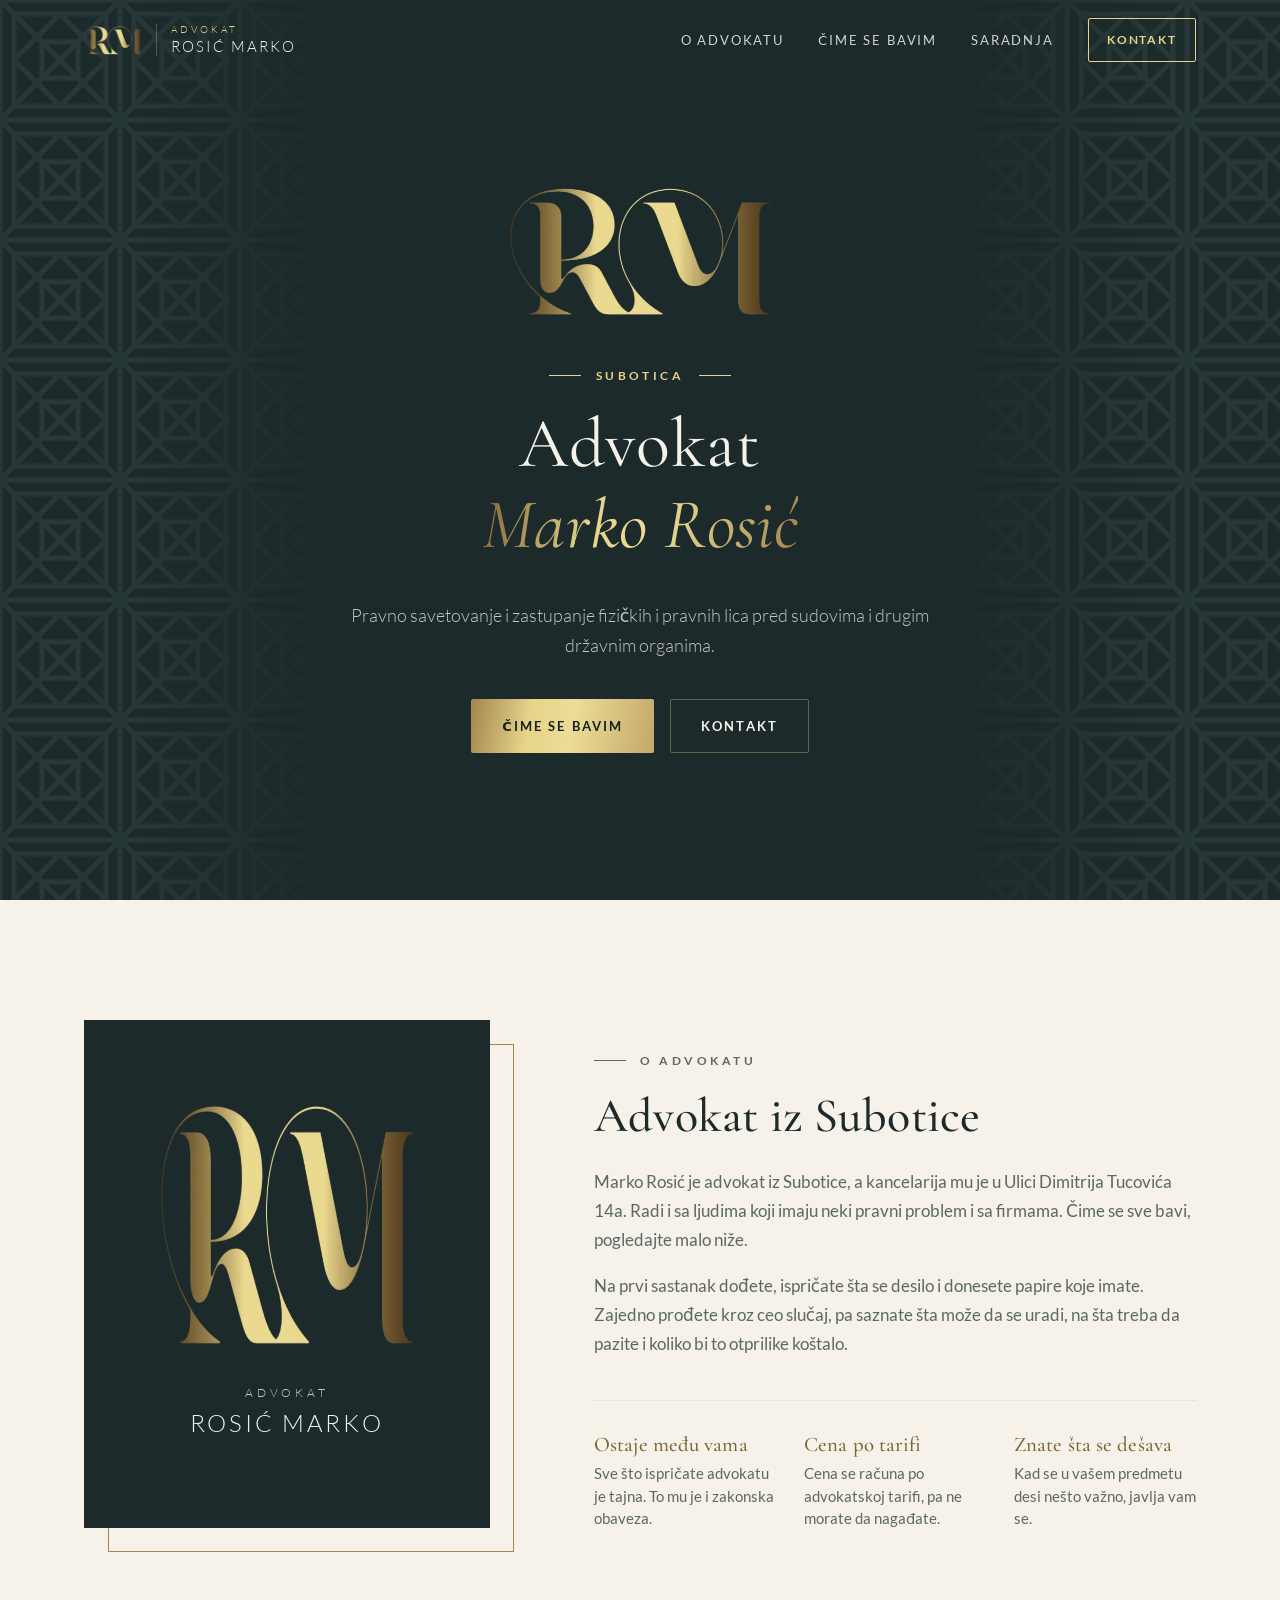
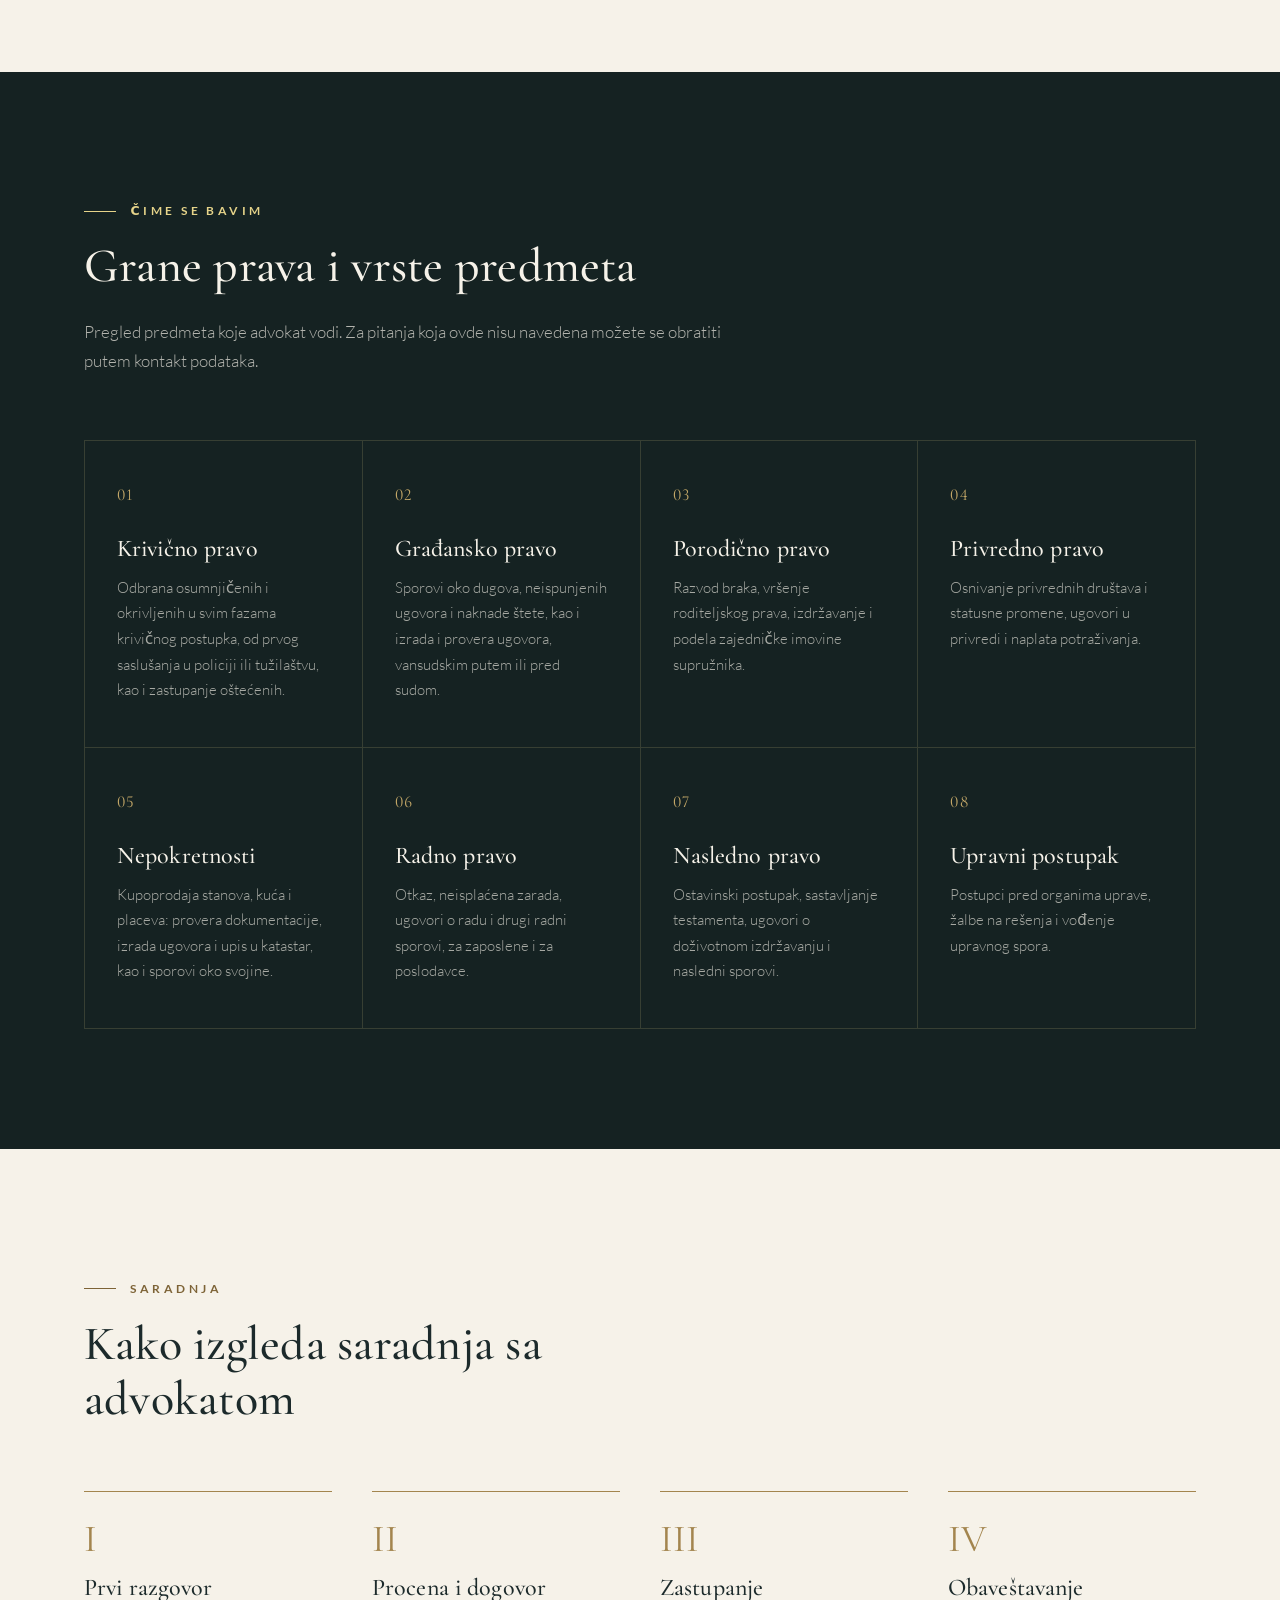
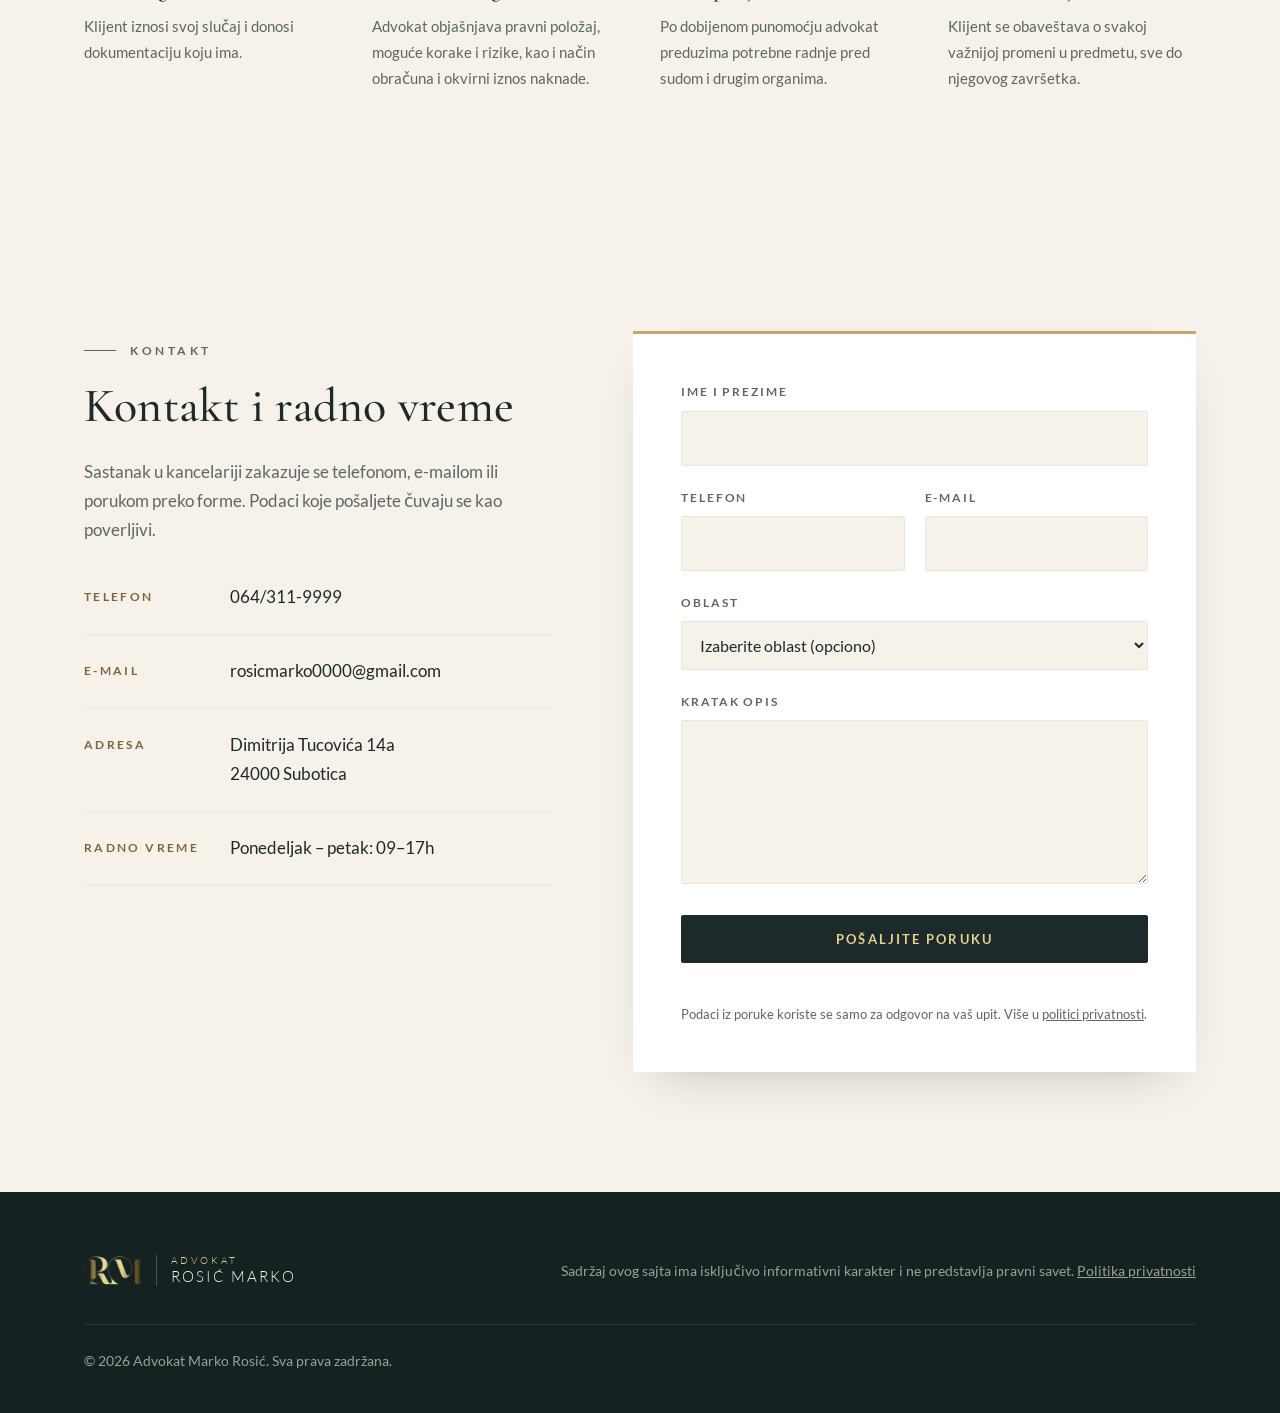
==== commit 2104b718: "Mobilna i desktop doterivanja, privatnost, 404 i diskretni efekti - Ikonice, manifest, boja trake pr" ====
--- a/index.html
+++ b/index.html
@@ -4,20 +4,70 @@
   <meta charset="utf-8">
   <meta name="viewport" content="width=device-width, initial-scale=1">
   <title>Advokat Marko Rosić</title>
-  <meta name="description" content="Advokat Marko Rosić, Subotica – pravno savetovanje i zastupanje fizičkih i pravnih lica. Dimitrija Tucovića 14a, tel. 064/311-9999.">
-  <link rel="icon" type="image/png" href="assets/monogram.png">
-  <link rel="preconnect" href="https://fonts.googleapis.com">
-  <link rel="preconnect" href="https://fonts.gstatic.com" crossorigin>
-  <link href="https://fonts.googleapis.com/css2?family=Cormorant+Garamond:wght@400;500;600&family=Lato:wght@300;400;700&display=swap" rel="stylesheet">
-  <link rel="stylesheet" href="styles.css?v=3">
+  <meta name="description" content="Advokat Marko Rosić, Subotica. Pravno savetovanje i zastupanje fizičkih i pravnih lica. Dimitrija Tucovića 14a, tel. 064/311-9999.">
+  <meta name="theme-color" content="#1c2a2b">
+  <link rel="canonical" href="https://sanel-osmancevic.github.io/advokat-rosic/">
+
+  <!-- Ikonice -->
+  <link rel="icon" href="favicon.ico" sizes="any">
+  <link rel="icon" type="image/png" sizes="32x32" href="assets/favicon-32.png">
+  <link rel="apple-touch-icon" href="assets/apple-touch-icon.png">
+  <link rel="manifest" href="site.webmanifest">
+
+  <!-- Prikaz linka u Viberu, WhatsApp-u, Facebook-u -->
+  <meta property="og:type" content="website">
+  <meta property="og:locale" content="sr_RS">
+  <meta property="og:site_name" content="Advokat Marko Rosić">
+  <meta property="og:title" content="Advokat Marko Rosić – Subotica">
+  <meta property="og:description" content="Pravno savetovanje i zastupanje fizičkih i pravnih lica. Dimitrija Tucovića 14a, Subotica.">
+  <meta property="og:url" content="https://sanel-osmancevic.github.io/advokat-rosic/">
+  <meta property="og:image" content="https://sanel-osmancevic.github.io/advokat-rosic/assets/og-image.jpg">
+  <meta property="og:image:width" content="1200">
+  <meta property="og:image:height" content="630">
+  <meta property="og:image:alt" content="Logo: Advokat Rosić Marko">
+  <meta name="twitter:card" content="summary_large_image">
+
+  <!-- Fontovi su na samom sajtu (assets/fonts), bez učitavanja sa Google servera -->
+  <link rel="preload" href="assets/fonts/lato-400-latin.woff2" as="font" type="font/woff2" crossorigin>
+  <link rel="preload" href="assets/fonts/cormorant-garamond-normal-latin.woff2" as="font" type="font/woff2" crossorigin>
+  <link rel="stylesheet" href="styles.css?v=11">
+  <!-- Podaci o kancelariji za Google -->
+  <script type="application/ld+json">
+  {
+    "@context": "https://schema.org",
+    "@type": "Attorney",
+    "name": "Advokat Marko Rosić",
+    "url": "https://sanel-osmancevic.github.io/advokat-rosic/",
+    "image": "https://sanel-osmancevic.github.io/advokat-rosic/assets/og-image.jpg",
+    "logo": "https://sanel-osmancevic.github.io/advokat-rosic/assets/icon-512.png",
+    "telephone": "+381643119999",
+    "email": "rosicmarko0000@gmail.com",
+    "address": {
+      "@type": "PostalAddress",
+      "streetAddress": "Dimitrija Tucovića 14a",
+      "postalCode": "24000",
+      "addressLocality": "Subotica",
+      "addressCountry": "RS"
+    },
+    "areaServed": { "@type": "City", "name": "Subotica" },
+    "openingHoursSpecification": [{
+      "@type": "OpeningHoursSpecification",
+      "dayOfWeek": ["Monday", "Tuesday", "Wednesday", "Thursday", "Friday"],
+      "opens": "09:00",
+      "closes": "17:00"
+    }],
+    "knowsAbout": ["Krivično pravo", "Građansko pravo", "Porodično pravo", "Privredno pravo", "Nepokretnosti", "Radno pravo", "Nasledno pravo", "Upravni postupak"]
+  }
+  </script>
 </head>
 <body>
+  <a class="skip-link" href="#main">Preskoči na sadržaj</a>
 
   <!-- Navigacija -->
   <header class="nav" id="nav">
     <div class="container nav__inner">
       <a href="#pocetna" class="nav__brand" aria-label="Advokat Marko Rosić – početna">
-        <img src="assets/monogram.png" alt="" width="58" height="29">
+        <img src="assets/monogram-small.webp" alt="" width="58" height="29">
         <span class="nav__brand-text">
           <small>Advokat</small>
           Rosić Marko
@@ -28,24 +78,26 @@
       </button>
       <nav class="nav__menu" id="navMenu">
         <a href="#o-advokatu">O advokatu</a>
-        <a href="#cime-se-bavimo">Čime se bavimo</a>
+        <a href="#cime-se-bavim">Čime se bavim</a>
         <a href="#saradnja">Saradnja</a>
         <a href="#kontakt" class="btn btn--outline btn--sm">Kontakt</a>
       </nav>
     </div>
   </header>
+
+  <main id="main" tabindex="-1">
 
   <!-- Početni ekran -->
   <section class="hero" id="pocetna">
     <div class="hero__pattern hero__pattern--left" aria-hidden="true"></div>
     <div class="hero__pattern hero__pattern--right" aria-hidden="true"></div>
     <div class="container hero__inner">
-      <img class="hero__logo" src="assets/monogram.png" alt="RM monogram" width="491" height="247">
+      <img class="hero__logo" src="assets/monogram.webp" fetchpriority="high" alt="RM monogram" width="491" height="247">
       <p class="eyebrow">Subotica</p>
       <h1>Advokat<br><em>Marko Rosić</em></h1>
       <p class="hero__lead">Pravno savetovanje i zastupanje fizičkih i pravnih lica pred sudovima i drugim državnim organima.</p>
       <div class="hero__actions">
-        <a href="#cime-se-bavimo" class="btn btn--gold">Čime se bavimo</a>
+        <a href="#cime-se-bavim" class="btn btn--gold">Čime se bavim</a>
         <a href="#kontakt" class="btn btn--ghost">Kontakt</a>
       </div>
     </div>
@@ -56,7 +108,7 @@
     <div class="container about">
       <div class="about__visual" aria-hidden="true">
         <div class="about__frame">
-          <img src="assets/monogram.png" alt="">
+          <img src="assets/monogram.webp" alt="" loading="lazy" width="491" height="247">
           <span>Advokat</span>
           <strong>Rosić Marko</strong>
         </div>
@@ -85,13 +137,13 @@
     </div>
   </section>
 
-  <!-- Čime se bavimo -->
-  <section class="section section--dark" id="cime-se-bavimo">
+  <!-- Čime se bavim -->
+  <section class="section section--dark" id="cime-se-bavim">
     <div class="container">
       <div class="section__head">
-        <p class="eyebrow">Čime se bavimo</p>
+        <p class="eyebrow">Čime se bavim</p>
         <h2>Grane prava i vrste predmeta</h2>
-        <p>Pregled predmeta koje kancelarija vodi. Za pitanja koja ovde nisu navedena možete se obratiti putem kontakt podataka.</p>
+        <p>Pregled predmeta koje advokat vodi. Za pitanja koja ovde nisu navedena možete se obratiti putem kontakt podataka.</p>
       </div>
 
       <div class="practice">
@@ -231,29 +283,39 @@
         </div>
         <div class="field">
           <label for="poruka">Kratak opis</label>
-          <textarea id="poruka" name="poruka" rows="5" required></textarea>
+          <textarea id="poruka" name="poruka" rows="5" maxlength="1500" required></textarea>
         </div>
         <button type="submit" class="btn btn--dark">Pošaljite poruku</button>
         <p class="form__note" id="formNote" role="status"></p>
+        <p class="form__privacy">Podaci iz poruke koriste se samo za odgovor na vaš upit. Više u <a href="privatnost.html">politici privatnosti</a>.</p>
       </form>
     </div>
   </section>
+
+  </main>
 
   <!-- Footer -->
   <footer class="footer">
     <div class="container footer__inner">
       <a href="#pocetna" class="nav__brand">
-        <img src="assets/monogram.png" alt="" width="58" height="29">
+        <img src="assets/monogram-small.webp" alt="" width="58" height="29">
         <span class="nav__brand-text">
           <small>Advokat</small>
           Rosić Marko
         </span>
       </a>
-      <p class="footer__note">Sadržaj ovog sajta ima isključivo informativni karakter i ne predstavlja pravni savet.</p>
+      <p class="footer__note">Sadržaj ovog sajta ima isključivo informativni karakter i ne predstavlja pravni savet. <a href="privatnost.html">Politika privatnosti</a></p>
       <p class="footer__copy">© <span id="year">2026</span> Advokat Marko Rosić. Sva prava zadržana.</p>
     </div>
   </footer>
 
-  <script src="script.js?v=2"></script>
+  <!-- Dugme za poziv (samo na telefonu) -->
+  <a href="tel:+381643119999" class="call-btn" id="callBtn" aria-label="Poziv: 064/311-9999" title="064/311-9999">
+    <svg viewBox="0 0 24 24" width="26" height="26" aria-hidden="true" focusable="false">
+      <path fill="currentColor" d="M6.62 10.79a15.05 15.05 0 0 0 6.59 6.59l2.2-2.2a1 1 0 0 1 1.02-.24 11.4 11.4 0 0 0 3.57.57 1 1 0 0 1 1 1V20a1 1 0 0 1-1 1A17 17 0 0 1 3 4a1 1 0 0 1 1-1h3.5a1 1 0 0 1 1 1c0 1.25.2 2.45.57 3.57a1 1 0 0 1-.25 1.02l-2.2 2.2Z"/>
+    </svg>
+  </a>
+
+  <script src="script.js?v=6"></script>
 </body>
 </html>
--- a/styles.css
+++ b/styles.css
@@ -1,3 +1,113 @@
+/* ---------- Fontovi (lokalno, bez Google servera) ---------- */
+/* latin-ext */
+@font-face {
+  font-family: 'Cormorant Garamond';
+  font-style: italic;
+  font-weight: 400;
+  font-display: swap;
+  src: url("assets/fonts/cormorant-garamond-italic-latin-ext.woff2") format('woff2');
+  unicode-range: U+0100-02BA, U+02BD-02C5, U+02C7-02CC, U+02CE-02D7, U+02DD-02FF, U+0304, U+0308, U+0329, U+1D00-1DBF, U+1E00-1E9F, U+1EF2-1EFF, U+2020, U+20A0-20AB, U+20AD-20C4, U+2113, U+2C60-2C7F, U+A720-A7FF;
+}
+/* latin */
+@font-face {
+  font-family: 'Cormorant Garamond';
+  font-style: italic;
+  font-weight: 400;
+  font-display: swap;
+  src: url("assets/fonts/cormorant-garamond-italic-latin.woff2") format('woff2');
+  unicode-range: U+0000-00FF, U+0131, U+0152-0153, U+02BB-02BC, U+02C6, U+02DA, U+02DC, U+0304, U+0308, U+0329, U+2000-206F, U+20AC, U+2122, U+2191, U+2193, U+2212, U+2215, U+FEFF, U+FFFD;
+}
+/* latin-ext */
+@font-face {
+  font-family: 'Cormorant Garamond';
+  font-style: normal;
+  font-weight: 400;
+  font-display: swap;
+  src: url("assets/fonts/cormorant-garamond-normal-latin-ext.woff2") format('woff2');
+  unicode-range: U+0100-02BA, U+02BD-02C5, U+02C7-02CC, U+02CE-02D7, U+02DD-02FF, U+0304, U+0308, U+0329, U+1D00-1DBF, U+1E00-1E9F, U+1EF2-1EFF, U+2020, U+20A0-20AB, U+20AD-20C4, U+2113, U+2C60-2C7F, U+A720-A7FF;
+}
+/* latin */
+@font-face {
+  font-family: 'Cormorant Garamond';
+  font-style: normal;
+  font-weight: 400;
+  font-display: swap;
+  src: url("assets/fonts/cormorant-garamond-normal-latin.woff2") format('woff2');
+  unicode-range: U+0000-00FF, U+0131, U+0152-0153, U+02BB-02BC, U+02C6, U+02DA, U+02DC, U+0304, U+0308, U+0329, U+2000-206F, U+20AC, U+2122, U+2191, U+2193, U+2212, U+2215, U+FEFF, U+FFFD;
+}
+/* latin-ext */
+@font-face {
+  font-family: 'Cormorant Garamond';
+  font-style: normal;
+  font-weight: 500;
+  font-display: swap;
+  src: url("assets/fonts/cormorant-garamond-normal-latin-ext.woff2") format('woff2');
+  unicode-range: U+0100-02BA, U+02BD-02C5, U+02C7-02CC, U+02CE-02D7, U+02DD-02FF, U+0304, U+0308, U+0329, U+1D00-1DBF, U+1E00-1E9F, U+1EF2-1EFF, U+2020, U+20A0-20AB, U+20AD-20C4, U+2113, U+2C60-2C7F, U+A720-A7FF;
+}
+/* latin */
+@font-face {
+  font-family: 'Cormorant Garamond';
+  font-style: normal;
+  font-weight: 500;
+  font-display: swap;
+  src: url("assets/fonts/cormorant-garamond-normal-latin.woff2") format('woff2');
+  unicode-range: U+0000-00FF, U+0131, U+0152-0153, U+02BB-02BC, U+02C6, U+02DA, U+02DC, U+0304, U+0308, U+0329, U+2000-206F, U+20AC, U+2122, U+2191, U+2193, U+2212, U+2215, U+FEFF, U+FFFD;
+}
+/* latin-ext */
+@font-face {
+  font-family: 'Lato';
+  font-style: normal;
+  font-weight: 300;
+  font-display: swap;
+  src: url("assets/fonts/lato-300-latin-ext.woff2") format('woff2');
+  unicode-range: U+0100-02BA, U+02BD-02C5, U+02C7-02CC, U+02CE-02D7, U+02DD-02FF, U+0304, U+0308, U+0329, U+1D00-1DBF, U+1E00-1E9F, U+1EF2-1EFF, U+2020, U+20A0-20AB, U+20AD-20C4, U+2113, U+2C60-2C7F, U+A720-A7FF;
+}
+/* latin */
+@font-face {
+  font-family: 'Lato';
+  font-style: normal;
+  font-weight: 300;
+  font-display: swap;
+  src: url("assets/fonts/lato-300-latin.woff2") format('woff2');
+  unicode-range: U+0000-00FF, U+0131, U+0152-0153, U+02BB-02BC, U+02C6, U+02DA, U+02DC, U+0304, U+0308, U+0329, U+2000-206F, U+20AC, U+2122, U+2191, U+2193, U+2212, U+2215, U+FEFF, U+FFFD;
+}
+/* latin-ext */
+@font-face {
+  font-family: 'Lato';
+  font-style: normal;
+  font-weight: 400;
+  font-display: swap;
+  src: url("assets/fonts/lato-400-latin-ext.woff2") format('woff2');
+  unicode-range: U+0100-02BA, U+02BD-02C5, U+02C7-02CC, U+02CE-02D7, U+02DD-02FF, U+0304, U+0308, U+0329, U+1D00-1DBF, U+1E00-1E9F, U+1EF2-1EFF, U+2020, U+20A0-20AB, U+20AD-20C4, U+2113, U+2C60-2C7F, U+A720-A7FF;
+}
+/* latin */
+@font-face {
+  font-family: 'Lato';
+  font-style: normal;
+  font-weight: 400;
+  font-display: swap;
+  src: url("assets/fonts/lato-400-latin.woff2") format('woff2');
+  unicode-range: U+0000-00FF, U+0131, U+0152-0153, U+02BB-02BC, U+02C6, U+02DA, U+02DC, U+0304, U+0308, U+0329, U+2000-206F, U+20AC, U+2122, U+2191, U+2193, U+2212, U+2215, U+FEFF, U+FFFD;
+}
+/* latin-ext */
+@font-face {
+  font-family: 'Lato';
+  font-style: normal;
+  font-weight: 700;
+  font-display: swap;
+  src: url("assets/fonts/lato-700-latin-ext.woff2") format('woff2');
+  unicode-range: U+0100-02BA, U+02BD-02C5, U+02C7-02CC, U+02CE-02D7, U+02DD-02FF, U+0304, U+0308, U+0329, U+1D00-1DBF, U+1E00-1E9F, U+1EF2-1EFF, U+2020, U+20A0-20AB, U+20AD-20C4, U+2113, U+2C60-2C7F, U+A720-A7FF;
+}
+/* latin */
+@font-face {
+  font-family: 'Lato';
+  font-style: normal;
+  font-weight: 700;
+  font-display: swap;
+  src: url("assets/fonts/lato-700-latin.woff2") format('woff2');
+  unicode-range: U+0000-00FF, U+0131, U+0152-0153, U+02BB-02BC, U+02C6, U+02DA, U+02DC, U+0304, U+0308, U+0329, U+2000-206F, U+20AC, U+2122, U+2191, U+2193, U+2212, U+2215, U+FEFF, U+FFFD;
+}
+
 /* ==========================================================
    Advokat Marko Rosić – boje preuzete iz logoa
    ========================================================== */
@@ -573,3 +683,237 @@
   .hero__actions .btn { width: 100%; }
   .nav__brand-text { font-size: .82rem; }
 }
+
+/* ---------- Pristupačnost i dodir ---------- */
+:focus-visible {
+  outline: 2px solid var(--gold-500);
+  outline-offset: 3px;
+}
+.field input:focus-visible,
+.field select:focus-visible,
+.field textarea:focus-visible { outline: none; }
+
+/* dovoljno velike površine za prst (min. 44px) */
+.nav__brand { min-height: 44px; }
+.btn--sm { min-height: 44px; }
+.contact__list a {
+  display: inline-block;
+  padding: 12px 0;
+  margin: -12px 0;
+}
+
+/* bez sivog bljeska pri dodiru na Androidu */
+a, button { -webkit-tap-highlight-color: transparent; }
+
+/* dok je mobilni meni otvoren, stranica ispod se ne skroluje */
+html.menu-locked,
+html.menu-locked body { overflow: hidden; }
+
+/* ---------- Dugme za poziv (telefon) ---------- */
+.call-btn { display: none; }
+
+@media (max-width: 860px) {
+  .call-btn {
+    position: fixed;
+    right: 16px;
+    bottom: calc(16px + env(safe-area-inset-bottom, 0px));
+    z-index: 40;
+    display: inline-flex;
+    align-items: center;
+    justify-content: center;
+    width: 56px;
+    height: 56px;
+    border-radius: 50%;
+    background: var(--gold-gradient);
+    color: var(--green-900);
+    box-shadow: 0 8px 24px -8px rgba(21, 34, 34, .55);
+    opacity: 0;
+    visibility: hidden;
+    transform: translateY(12px);
+    transition: opacity .25s ease, transform .25s ease, visibility .25s;
+  }
+  .call-btn.is-visible {
+    opacity: 1;
+    visibility: visible;
+    transform: none;
+  }
+  /* da dugme ne prekriva tekst na dnu stranice */
+  .footer { padding-bottom: 96px; }
+}
+@media (prefers-reduced-motion: reduce) {
+  .call-btn { transition: none; }
+}
+
+/* ---------- Preskočni link (tastatura / čitač ekrana) ---------- */
+.skip-link {
+  position: absolute;
+  left: 16px;
+  top: -100px;
+  z-index: 100;
+  padding: 12px 20px;
+  background: var(--gold-400);
+  color: var(--green-900);
+  font-weight: 700;
+  text-decoration: none;
+  border-radius: var(--radius);
+}
+.skip-link:focus { top: 16px; }
+main:focus { outline: none; }
+
+/* ---------- Veliki monitori ---------- */
+@media (min-width: 1600px) {
+  :root { --container: 1280px; }
+  body { font-size: 18px; }
+}
+
+/* ---------- Štampa ---------- */
+@media print {
+  @page { margin: 18mm 16mm; }
+  html, body { background: #fff !important; color: #000; font-size: 11pt; }
+  .nav, .hero__pattern, .hero__actions, .about__visual,
+  .contact__form, .call-btn, .skip-link, .footer__copy { display: none !important; }
+  .hero, .section, .section--dark, .footer {
+    background: #fff !important;
+    color: #000 !important;
+    min-height: 0 !important;
+    padding: 0 0 12mm !important;
+  }
+  .hero { text-align: left; }
+  .hero__inner { text-align: left; margin: 0; }
+  .hero__logo { width: 120px; margin: 0 0 6mm; }
+  .hero h1, .hero h1 em, .practice__item h3, .quote, h1, h2, h3 {
+    color: #000 !important;
+    -webkit-text-fill-color: #000;
+    background: none !important;
+  }
+  .hero__lead, .section__head p:not(.eyebrow), .practice__item p,
+  .about__text > p, .contact__info > p, .footer { color: #333 !important; }
+  .eyebrow { color: #7d6336 !important; }
+  .reveal { opacity: 1 !important; transform: none !important; }
+  .about, .contact { display: block; }
+  .practice, .steps { grid-template-columns: repeat(2, 1fr); border-color: #ccc; }
+  .practice__item { border-color: #ccc !important; padding: 5mm; break-inside: avoid; }
+  .steps li { break-inside: avoid; }
+  h2, h3, .eyebrow { break-after: avoid; page-break-after: avoid; }
+  .section__head, .contact__info { break-inside: avoid; }
+  .contact__list a { color: #000; }
+  .footer__inner { display: block; }
+  .footer .nav__brand { display: none; }
+}
+
+/* ---------- Politika privatnosti i pravne stranice ---------- */
+.nav__back {
+  color: var(--cream);
+  text-decoration: none;
+  font-size: .82rem;
+  letter-spacing: .12em;
+  text-transform: uppercase;
+  display: inline-flex;
+  align-items: center;
+  min-height: 44px;
+}
+.nav__back:hover { color: var(--gold-400); }
+.legal { padding: 150px 0 100px; }
+.legal__inner { max-width: 760px; }
+.legal h1 { font-size: clamp(2.2rem, 5vw, 3.2rem); }
+.legal h2 { font-size: 1.7rem; margin-top: 2.2em; }
+.legal p, .legal li { color: var(--muted); }
+.legal ul { padding-left: 1.2em; margin: 0 0 1em; }
+.legal li { margin-bottom: .35em; }
+.legal a { color: var(--gold-700); }
+.legal strong { color: var(--ink); font-weight: 700; }
+.legal__date { font-size: .9rem; }
+
+.form__privacy {
+  margin: 6px 0 0;
+  font-size: .82rem;
+  color: var(--muted);
+  line-height: 1.5;
+}
+.form__privacy a, .footer__note a { color: inherit; }
+.footer__note a:hover, .form__privacy a:hover { color: var(--gold-500); }
+
+@media (max-width: 600px) {
+  .legal { padding: 120px 0 72px; }
+  .nav__back { font-size: .72rem; }
+}
+@media print {
+  .legal { padding: 0; }
+  .nav__back { display: none; }
+}
+
+/* ---------- Stranica 404 ---------- */
+.hero--404 { padding: 80px 0; }
+.hero--404 .hero__logo { width: min(200px, 50vw); }
+
+/* ==========================================================
+   Diskretni efekti
+   ========================================================== */
+
+/* 1. Oznaka trenutne sekcije u meniju */
+.nav__menu a:not(.btn) { position: relative; }
+.nav__menu a:not(.btn)::after {
+  content: "";
+  position: absolute;
+  left: 0;
+  right: 0;
+  bottom: -6px;
+  height: 1px;
+  background: var(--gold-400);
+  transform: scaleX(0);
+  transform-origin: left;
+  transition: transform .35s ease;
+}
+.nav__menu a:not(.btn):hover::after,
+.nav__menu a.is-active::after { transform: scaleX(1); }
+.nav__menu a.is-active { color: var(--gold-400); opacity: 1; }
+
+/* 3. Zlatna linija ispred natpisa sekcija se „iscrta” */
+.reveal .eyebrow::before {
+  transform: scaleX(0);
+  transform-origin: left;
+  transition: transform .8s ease .25s;
+}
+.reveal.is-visible .eyebrow::before { transform: scaleX(1); }
+
+/* 4. Kartice oblasti: tanka zlatna linija pri vrhu na prelazak mišem */
+.practice__item { position: relative; }
+.practice__item::before {
+  content: "";
+  position: absolute;
+  top: -1px;
+  left: -1px;
+  right: -1px;
+  height: 2px;
+  background: var(--gold-gradient);
+  transform: scaleX(0);
+  transform-origin: left;
+  transition: transform .45s ease;
+}
+.practice__item:hover::before { transform: scaleX(1); }
+
+/* 5. Dugmad se blago „utisnu” pri pritisku */
+.btn { transition: background-color .25s ease, color .25s ease, border-color .25s ease, transform .12s ease; }
+.btn:active, .call-btn:active { transform: scale(.97); }
+
+@media (max-width: 860px) {
+  /* u mobilnom meniju bez linije, samo zlatna boja */
+  .nav__menu a:not(.btn)::after { display: none; }
+}
+
+@media (prefers-reduced-motion: reduce) {
+  .nav__menu a:not(.btn)::after,
+  .reveal .eyebrow::before,
+  .practice__item::before { transition: none; }
+  .reveal .eyebrow::before { transform: none; }
+  .btn:active, .call-btn:active { transform: none; }
+}
+@media print {
+  .practice__item::before { display: none; }
+}
+
+/* Dugmad: svetliji prelaz zlata, da tekst bude čitljiv cele širine (kontrast ≥ 4.5) */
+.btn--gold,
+.call-btn {
+  background: linear-gradient(100deg, var(--gold-600) 0%, var(--gold-400) 32%, var(--gold-300) 55%, var(--gold-500) 100%);
+}
